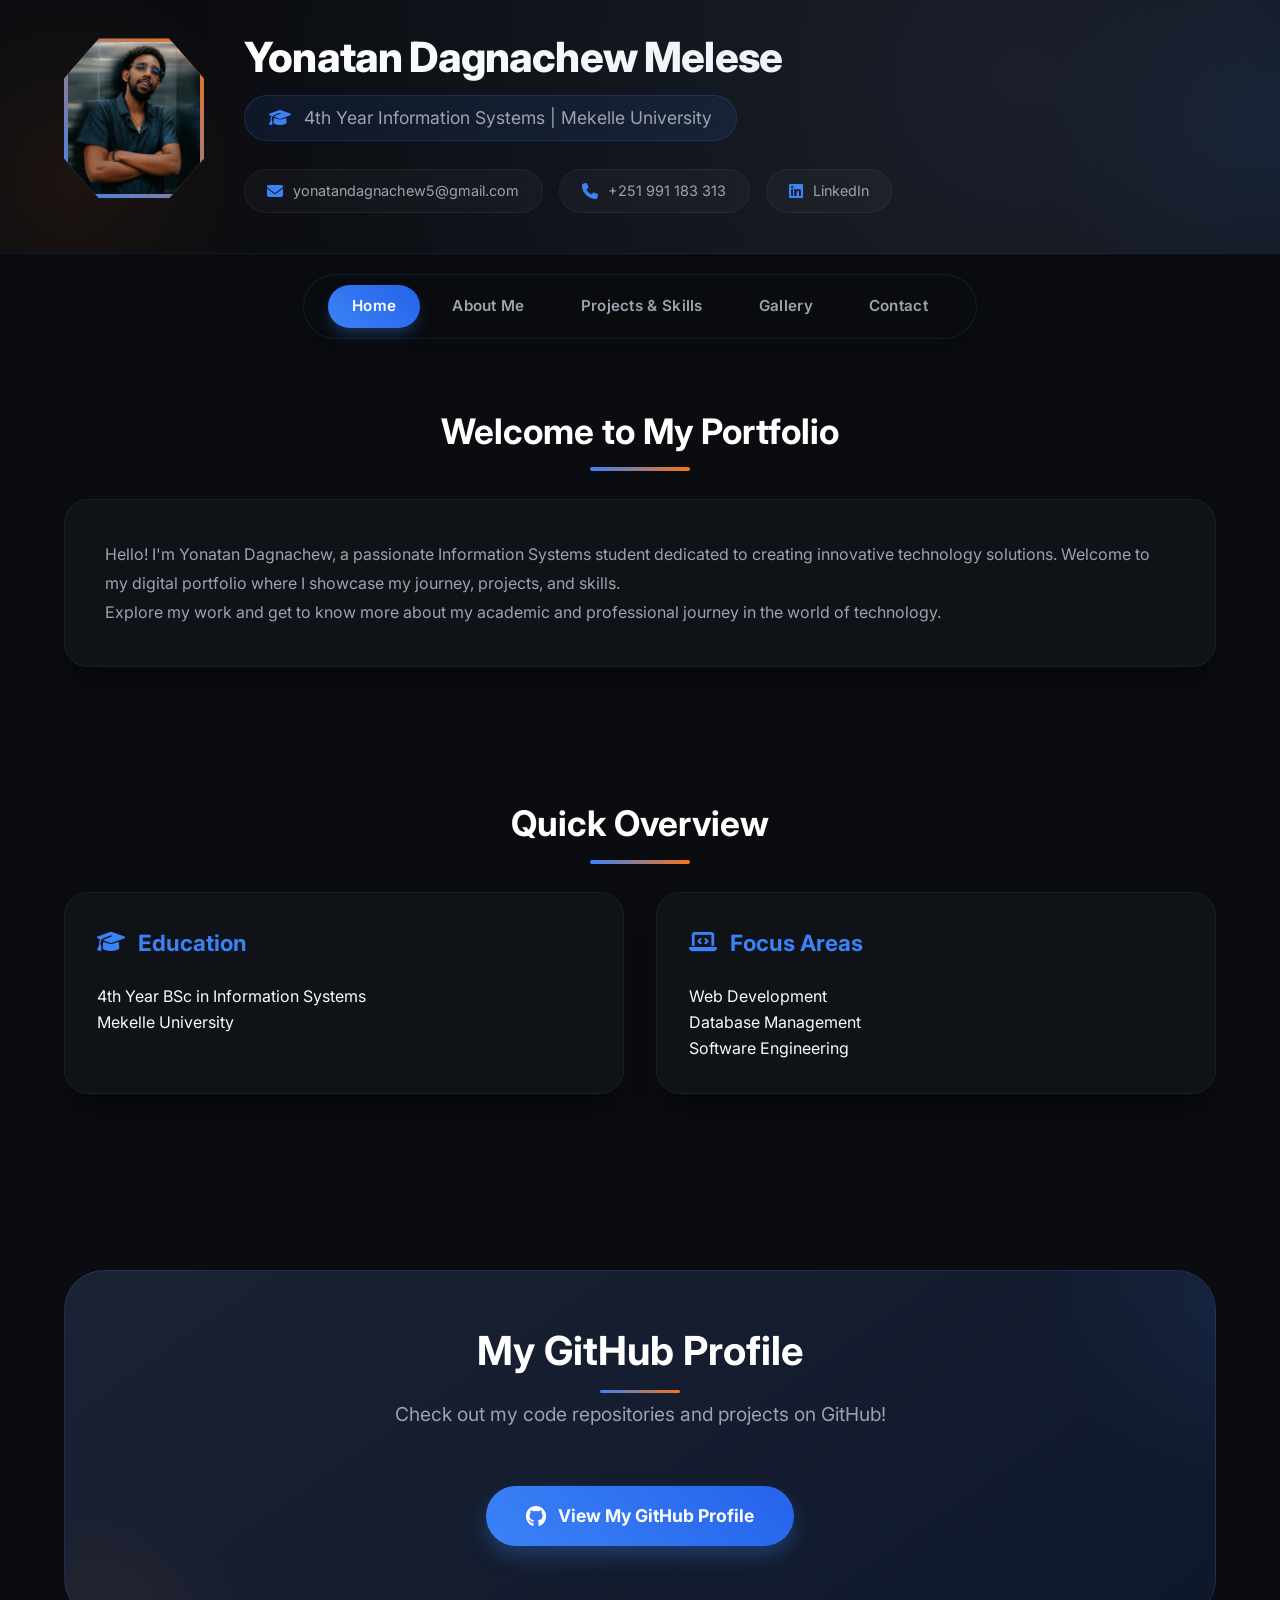
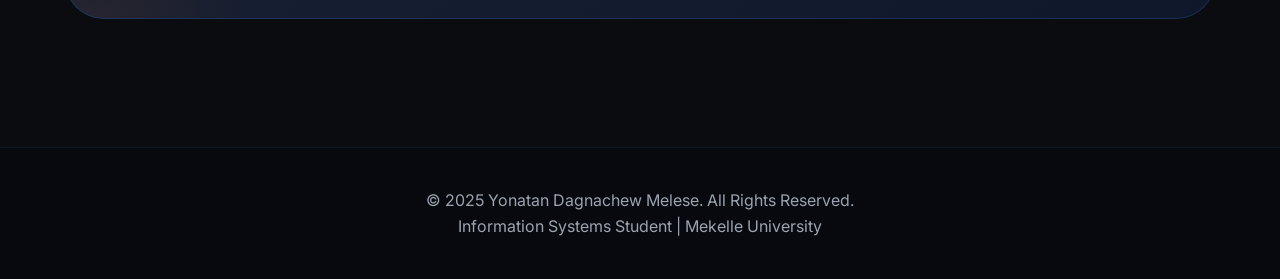
==== index.html @ 14392e96 "Initial commit - Portfolio 2026" ====
<!DOCTYPE html>
<html lang="en">
<head>
    <meta charset="UTF-8">
    <meta name="viewport" content="width=device-width, initial-scale=1.0">
    <title>Yonatan Dagnachew - Home</title>
    <meta name="description" content="Portfolio of Yonatan Dagnachew Melese, 4th Year Information Systems student at Mekelle University. Web development, database management, and software engineering.">
    <link rel="stylesheet" href="https://cdnjs.cloudflare.com/ajax/libs/font-awesome/6.4.0/css/all.min.css">
    <link rel="stylesheet" href="style.css">
</head>
<body>
    <header>
    <div class="container">
        <div class="profile-img">
            <img src="profile/my photo.jpg" alt="Yonatan Dagnachew">
        </div>
        <div class="header-info">
            <h1>Yonatan Dagnachew Melese</h1>
            <div class="subtitle">
                <i class="fas fa-graduation-cap" style="margin-right: 8px; color: var(--primary);"></i>
                4th Year Information Systems | Mekelle University
            </div>
            <div class="contact-info">
                <a href="mailto:yonatandagnachew5@gmail.com">
                    <i class="fas fa-envelope"></i> yonatandagnachew5@gmail.com
                </a>
                <a href="tel:+251991183313">
                    <i class="fas fa-phone"></i> +251 991 183 313
                </a>
                <a href="https://linkedin.com/in/yonatan-dagnachew" target="_blank" rel="noopener noreferrer">
                    <i class="fab fa-linkedin"></i> LinkedIn
                </a>
            </div>
        </div>
    </div>
</header>

<!-- MODERN GLASS NAVIGATION -->
<nav>
    <button class="nav-toggle" aria-label="Toggle navigation" aria-expanded="false">
        <span></span>
        <span></span>
        <span></span>
    </button>
    <div class="nav-links">
        <a href="index.html" class="active">Home</a>
        <a href="about-me.html">About Me</a>
        <a href="project-skills.html">Projects & Skills</a>
        <a href="Gallery/gallery.html">Gallery</a>
        <a href="contact.html">Contact</a>
    </div>
</nav>










    <main class="container">
        <section id="welcome">
            <h2>Welcome to My Portfolio</h2>
            <div class="about">
                <p>Hello! I'm Yonatan Dagnachew, a passionate Information Systems student dedicated to creating innovative technology solutions. Welcome to my digital portfolio where I showcase my journey, projects, and skills.</p>
                <p>Explore my work and get to know more about my academic and professional journey in the world of technology.</p>
            </div>
        </section>

        <section id="quick-overview">
            <h2>Quick Overview</h2>
            <div class="skills-container">
                <div class="skill-category">
                    <h3><i class="fas fa-graduation-cap"></i> Education</h3>
                    <p>4th Year BSc in Information Systems<br>Mekelle University</p>
                </div>
                <div class="skill-category">
                    <h3><i class="fas fa-laptop-code"></i> Focus Areas</h3>
                    <p>Web Development<br>Database Management<br>Software Engineering</p>
                </div>
            </div>
        </section>

        <section id="github">
    <div class="github-section">
        <h2>My GitHub Profile</h2>
        <p>Check out my code repositories and projects on GitHub!</p>
        
        <a href="https://github.com/JonatanDag" target="_blank" rel="noopener noreferrer" class="github-btn">
            <i class="fab fa-github"></i> View My GitHub Profile
        </a>
        
    </div>
        </section>
    </main>
    <footer>
        <div class="container">
            <p>&copy; 2025 Yonatan Dagnachew Melese. All Rights Reserved.</p>
            <p>Information Systems Student | Mekelle University</p>
        </div>
    </footer>
    <script src="nav.js"></script>
</body>
</html>
---- style.css ----
/* ===== MODERN PORTFOLIO - WITH YOUR PREFERRED PROFILE SHAPE ===== */
@import url('https://fonts.googleapis.com/css2?family=Inter:wght@300;400;600;700;800&display=swap');

* {
    margin: 0;
    padding: 0;
    box-sizing: border-box;
    font-family: 'Inter', sans-serif;
}

:root {
    --bg-dark: #0a0c10;
    --bg-card: #0f1217;
    --primary: #3b82f6;
    --primary-glow: #60a5fa;
    --accent: #f97316;
    --text-light: #f9fafb;
    --text-dim: #9ca3af;
    --glass-bg: rgba(255, 255, 255, 0.03);
    --glass-border: rgba(255, 255, 255, 0.05);
    --shadow: 0 25px 30px -12px rgba(0, 0, 0, 0.5);
    --border-glow: 0 0 15px rgba(59, 130, 246, 0.3);
}

body {
    background-color: var(--bg-dark);
    color: var(--text-light);
    line-height: 1.6;
}

.container {
    max-width: 1200px;
    margin: 0 auto;
    padding: 0 24px;
}

/* ===== MODERN HEADER - WITH YOUR PREFERRED SHAPE ===== */
header {
    background: radial-gradient(circle at 80% 30%, #1a1f2a, #0a0c10 80%);
    padding: 1.5rem 0 2.5rem 0;
    border-bottom: 1px solid rgba(59, 130, 246, 0.1);
    position: relative;
    overflow: hidden;
}

/* Animated gradient orbs */
header::before {
    content: '';
    position: absolute;
    top: -50%;
    right: -20%;
    width: 500px;
    height: 500px;
    background: radial-gradient(circle, rgba(59, 130, 246, 0.1), transparent 70%);
    border-radius: 50%;
    z-index: 0;
}

header::after {
    content: '';
    position: absolute;
    bottom: -50%;
    left: -10%;
    width: 400px;
    height: 400px;
    background: radial-gradient(circle, rgba(249, 115, 22, 0.08), transparent 70%);
    border-radius: 50%;
    z-index: 0;
}

header .container {
    display: flex;
    align-items: center;
    gap: 40px;
    position: relative;
    z-index: 2;
    flex-wrap: wrap;
}

/* YOUR PREFERRED PROFILE SHAPE - HEXAGON/CUT SHAPE - NOW FIXED */
.profile-img {
    width: 140px;
    height: 160px;
    clip-path: polygon(25% 0%, 75% 0%, 100% 25%, 100% 75%, 75% 100%, 25% 100%, 0% 75%, 0% 25%);
    border: 4px solid transparent;
    background: linear-gradient(45deg, var(--primary), var(--accent)) border-box;
    overflow: hidden;
    transition: all 0.4s ease;
    flex-shrink: 0;
    box-shadow: 0 0 30px rgba(59, 130, 246, 0.3);
}

.profile-img:hover {
    transform: scale(1.05) rotate(2deg);
    box-shadow: 0 0 40px rgba(249, 115, 22, 0.4);
}

.profile-img img {
    width: 100%;
    height: 100%;
    object-fit: cover;
    display: block;
}

.header-info {
    flex: 1;
}

h1 {
    font-size: 2.6rem;
    font-weight: 800;
    background: linear-gradient(135deg, #ffffff, #e2e8f0);
    -webkit-background-clip: text;
    -webkit-text-fill-color: transparent;
    margin-bottom: 0.3rem;
    letter-spacing: -0.02em;
}

.subtitle {
    font-size: 1.1rem;
    color: var(--text-dim);
    font-weight: 400;
    margin-bottom: 1.2rem;
    display: inline-block;
    background: rgba(59, 130, 246, 0.1);
    padding: 0.5rem 1.5rem;
    border-radius: 100px;
    backdrop-filter: blur(10px);
    border: 1px solid rgba(59, 130, 246, 0.2);
}

.contact-info {
    display: flex;
    flex-wrap: wrap;
    gap: 1rem;
    margin-top: 0.5rem;
}

.contact-info a {
    color: var(--text-dim);
    text-decoration: none;
    font-size: 0.9rem;
    display: inline-flex;
    align-items: center;
    gap: 10px;
    padding: 0.6rem 1.4rem;
    background: var(--glass-bg);
    border-radius: 100px;
    border: 1px solid var(--glass-border);
    backdrop-filter: blur(10px);
    transition: all 0.3s ease;
}

.contact-info a i {
    color: var(--primary);
    font-size: 1rem;
}

.contact-info a:hover {
    background: rgba(59, 130, 246, 0.1);
    border-color: var(--primary);
    color: white;
    transform: translateY(-3px);
    box-shadow: 0 10px 20px -5px rgba(59, 130, 246, 0.3);
}

/* ===== MODERN GLASS NAVIGATION ===== */
nav {
    background: rgba(10, 12, 16, 0.85);
    backdrop-filter: blur(20px);
    -webkit-backdrop-filter: blur(20px);
    padding: 0.6rem 1.5rem;
    position: sticky;
    top: 20px;
    z-index: 100;
    margin: 20px auto 0;
    width: fit-content;
    border-radius: 100px;
    border: 1px solid rgba(59, 130, 246, 0.15);
    box-shadow: 0 15px 35px rgba(0, 0, 0, 0.2);
    display: flex;
    align-items: center;
    gap: 0.5rem;
}

/* hamburger button — hidden on desktop */
.nav-toggle {
    display: none;
    flex-direction: column;
    justify-content: center;
    align-items: center;
    gap: 5px;
    width: 40px;
    height: 40px;
    background: none;
    border: none;
    cursor: pointer;
    padding: 4px;
    border-radius: 10px;
    transition: background 0.2s;
}

.nav-toggle:hover {
    background: rgba(59, 130, 246, 0.15);
}

.nav-toggle span {
    display: block;
    width: 22px;
    height: 2px;
    background: var(--text-light);
    border-radius: 2px;
    transition: all 0.3s ease;
    transform-origin: center;
}

/* X animation when open */
.nav-toggle.open span:nth-child(1) {
    transform: translateY(7px) rotate(45deg);
}
.nav-toggle.open span:nth-child(2) {
    opacity: 0;
    transform: scaleX(0);
}
.nav-toggle.open span:nth-child(3) {
    transform: translateY(-7px) rotate(-45deg);
}

.nav-links {
    display: flex;
    gap: 0.5rem;
    flex-wrap: wrap;
    justify-content: center;
}

nav a {
    color: var(--text-dim);
    text-decoration: none;
    font-weight: 600;
    font-size: 0.95rem;
    padding: 0.6rem 1.5rem;
    border-radius: 100px;
    transition: all 0.25s ease;
    letter-spacing: 0.3px;
    white-space: nowrap;
}

nav a:hover {
    color: white;
    background: rgba(59, 130, 246, 0.15);
}

nav a.active {
    color: white;
    background: linear-gradient(45deg, var(--primary), #2563eb);
    box-shadow: 0 8px 16px -4px rgba(59, 130, 246, 0.4);
}

/* ===== MOBILE NAV ===== */
@media (max-width: 640px) {
    nav {
        width: calc(100% - 32px);
        border-radius: 20px;
        top: 12px;
        padding: 0.6rem 1rem;
        flex-direction: column;
        align-items: stretch;
        gap: 0;
    }

    .nav-toggle {
        display: flex;
        align-self: flex-end;
    }

    .nav-links {
        display: none;
        flex-direction: column;
        gap: 0.3rem;
        padding-bottom: 0.5rem;
    }

    .nav-links.open {
        display: flex;
    }

    nav a {
        padding: 0.75rem 1rem;
        border-radius: 12px;
        font-size: 0.95rem;
        text-align: left;
    }
}

/* ===== SECTIONS ===== */
section {
    padding: 4rem 0;
}

section h2 {
    text-align: center;
    font-size: 2.2rem;
    font-weight: 700;
    margin-bottom: 2.5rem;
    color: white;
    position: relative;
}

section h2::after {
    content: '';
    position: absolute;
    bottom: -12px;
    left: 50%;
    transform: translateX(-50%);
    width: 100px;
    height: 4px;
    background: linear-gradient(90deg, var(--primary), var(--accent));
    border-radius: 4px;
}

.about {
    background: var(--bg-card);
    border-radius: 24px;
    padding: 2.5rem;
    box-shadow: var(--shadow);
    border: 1px solid rgba(255, 255, 255, 0.05);
    backdrop-filter: blur(10px);
    color: var(--text-dim);
    line-height: 1.8;
}

.about h3 {
    color: white;
    margin: 1.8rem 0 0.8rem 0;
    font-size: 1.5rem;
    font-weight: 600;
}

.about ul {
    list-style: none;
    padding: 0;
}

.about ul li {
    padding: 0.6rem 0;
    border-bottom: 1px solid rgba(255,255,255,0.05);
    display: flex;
    align-items: center;
    gap: 10px;
}

.about ul li::before {
    content: "▹";
    color: var(--accent);
    font-weight: bold;
}

/* ===== SKILLS CARDS ===== */
.skills-container {
    display: grid;
    grid-template-columns: repeat(auto-fit, minmax(300px, 1fr));
    gap: 2rem;
    margin-top: 2rem;
}

.skill-category {
    background: var(--bg-card);
    border-radius: 24px;
    padding: 2rem;
    box-shadow: var(--shadow);
    border: 1px solid rgba(255, 255, 255, 0.05);
    transition: transform 0.4s ease, border-color 0.3s;
}

.skill-category:hover {
    transform: translateY(-8px);
    border-color: var(--primary);
    box-shadow: 0 0 30px rgba(59, 130, 246, 0.15);
}

.skill-category h3 {
    color: var(--primary);
    margin-bottom: 1.5rem;
    display: flex;
    align-items: center;
    gap: 0.8rem;
    font-size: 1.4rem;
    font-weight: 700;
}

.skills-list {
    display: flex;
    flex-wrap: wrap;
    gap: 0.8rem;
}

.skill {
    background: rgba(59, 130, 246, 0.08);
    padding: 0.6rem 1.2rem;
    border-radius: 40px;
    font-size: 0.9rem;
    display: flex;
    align-items: center;
    gap: 0.6rem;
    color: var(--text-dim);
    border: 1px solid rgba(59, 130, 246, 0.2);
    transition: all 0.3s;
}

.skill:hover {
    background: var(--primary);
    color: black;
    border-color: var(--primary);
    transform: scale(1.05);
}

.skill i {
    color: inherit;
}

/* ===== PROJECTS GRID ===== */
.projects-grid {
    display: grid;
    grid-template-columns: repeat(auto-fit, minmax(340px, 1fr));
    gap: 2.5rem;
    margin-top: 2.5rem;
}

.project {
    background: var(--bg-card);
    border-radius: 24px;
    overflow: hidden;
    box-shadow: var(--shadow);
    border: 1px solid rgba(255,255,255,0.05);
    transition: all 0.4s;
    display: flex;
    flex-direction: column;
}

.project:hover {
    transform: translateY(-10px);
    border-color: var(--primary);
    box-shadow: 0 0 40px rgba(59, 130, 246, 0.2);
}

.project-img {
    background: linear-gradient(145deg, #0b1a2a, #0f1e2e);
    padding: 1.5rem;
    display: flex;
    flex-direction: column;
    gap: 12px;
}

/* Gallery image grid inside projects */
.project-img .image-row {
    display: grid;
    grid-template-columns: 1fr 1fr;
    gap: 12px;
}

.project-img img {
    width: 100%;
    height: 110px;
    object-fit: cover;
    border-radius: 12px;
    border: 2px solid rgba(255,255,255,0.1);
    transition: all 0.4s;
    box-shadow: 0 6px 10px rgba(0,0,0,0.3);
    cursor: pointer;
}

.project-img img:hover {
    transform: scale(1.05);
    border-color: var(--primary);
    box-shadow: 0 0 25px var(--primary);
    z-index: 2;
}

/* Clickable image links */
.project-img a {
    display: block;
    width: 100%;
    text-decoration: none;
}

.project-img a img {
    width: 100%;
    height: 110px;
    object-fit: cover;
    border-radius: 12px;
    border: 2px solid rgba(255,255,255,0.1);
    transition: all 0.4s;
}

.project-img a:hover img {
    transform: scale(1.05);
    border-color: var(--primary);
    box-shadow: 0 0 25px var(--primary);
}

.project-content {
    padding: 2rem;
    flex: 1;
}

.project h3 {
    color: white;
    font-size: 1.6rem;
    font-weight: 700;
    margin-bottom: 0.8rem;
}

.project p {
    color: var(--text-dim);
    margin-bottom: 1.2rem;
    font-size: 0.95rem;
}

.project-tech {
    display: flex;
    flex-wrap: wrap;
    gap: 0.6rem;
}

.tech-tag {
    background: rgba(249, 115, 22, 0.1);
    color: var(--accent);
    padding: 0.3rem 1rem;
    border-radius: 30px;
    font-size: 0.75rem;
    font-weight: 600;
    border: 1px solid rgba(249, 115, 22, 0.3);
    letter-spacing: 0.5px;
}

/* ===== CERTIFICATES ===== */
.certificates-container {
    display: grid;
    grid-template-columns: repeat(auto-fit, minmax(300px, 1fr));
    gap: 2rem;
    margin-top: 2rem;
}

.certificate {
    background: var(--bg-card);
    border-radius: 24px;
    overflow: hidden;
    box-shadow: var(--shadow);
    border: 1px solid rgba(255,255,255,0.05);
    transition: all 0.4s;
}

.certificate:hover {
    transform: translateY(-8px);
    border-color: var(--accent);
}

.certificate-img {
    height: 140px;
    background: linear-gradient(145deg, #162b36, #0f1e2e);
    display: flex;
    align-items: center;
    justify-content: center;
    color: var(--primary);
    font-size: 3rem;
}

.certificate-content {
    padding: 2rem;
}

.certificate h3 {
    color: white;
    font-size: 1.3rem;
    margin-bottom: 1rem;
}

.certificate p {
    color: var(--text-dim);
    margin-bottom: 0.6rem;
    font-size: 0.9rem;
}

.view-certificate {
    display: inline-block;
    margin-top: 1.2rem;
    padding: 0.7rem 1.5rem;
    background: linear-gradient(45deg, var(--primary), #2563eb);
    color: white;
    text-decoration: none;
    border-radius: 40px;
    font-size: 0.85rem;
    font-weight: 600;
    transition: all 0.3s;
    border: none;
    box-shadow: 0 6px 14px rgba(59, 130, 246, 0.2);
}

.view-certificate:hover {
    background: linear-gradient(45deg, var(--accent), #ea580c);
    transform: scale(1.05);
    box-shadow: 0 0 25px var(--accent);
}

/* ===== CONTACT FORM ===== */
.contact-form-section {
    margin-top: 3rem;
}

.contact-form {
    background: var(--bg-card);
    padding: 2.5rem;
    border-radius: 28px;
    box-shadow: var(--shadow);
    border: 1px solid rgba(255,255,255,0.05);
}

.form-row {
    display: grid;
    grid-template-columns: 1fr 1fr;
    gap: 1.5rem;
    margin-bottom: 1.5rem;
}

.form-group {
    margin-bottom: 1.8rem;
}

.form-group label {
    display: block;
    margin-bottom: 0.6rem;
    font-weight: 600;
    color: white;
    font-size: 0.95rem;
}

.form-group input,
.form-group textarea {
    width: 100%;
    padding: 1rem 1.2rem;
    background: rgba(0,0,0,0.3);
    border: 2px solid rgba(255,255,255,0.1);
    border-radius: 16px;
    font-size: 1rem;
    color: white;
    transition: all 0.3s;
}

.form-group input:focus,
.form-group textarea:focus {
    outline: none;
    border-color: var(--primary);
    background: rgba(59, 130, 246, 0.05);
    box-shadow: 0 0 0 4px rgba(59, 130, 246, 0.1);
}

.submit-btn {
    background: linear-gradient(45deg, var(--primary), #2563eb);
    color: white;
    padding: 1rem 2.2rem;
    border: none;
    border-radius: 40px;
    font-size: 1.1rem;
    font-weight: 700;
    cursor: pointer;
    transition: all 0.4s;
    display: inline-flex;
    align-items: center;
    gap: 12px;
    box-shadow: 0 10px 20px rgba(59, 130, 246, 0.3);
}

.submit-btn:hover {
    background: linear-gradient(45deg, var(--accent), #ea580c);
    transform: scale(1.05);
    box-shadow: 0 0 30px var(--accent);
}

.contact-link {
    color: var(--primary);
    text-decoration: none;
    font-weight: bold;
    display: inline-block;
    margin-top: 0.5rem;
    font-size: 1.1rem;
    transition: all 0.3s;
}

.contact-link:hover {
    color: var(--accent);
    transform: translateX(5px);
}

/* ===== ENHANCED GITHUB SECTION WITH STATS AND CARDS ===== */
.github-section {
    text-align: center;
    background: linear-gradient(145deg, #1a2234, #0f172a);
    padding: 3rem;
    border-radius: 40px;
    margin-top: 3rem;
    border: 1px solid rgba(59,130,246,0.2);
    position: relative;
    overflow: hidden;
}

/* Animated background effect */
.github-section::before {
    content: '';
    position: absolute;
    top: -50%;
    right: -20%;
    width: 400px;
    height: 400px;
    background: radial-gradient(circle, rgba(59, 130, 246, 0.1), transparent 70%);
    border-radius: 50%;
    z-index: 0;
}

.github-section::after {
    content: '';
    position: absolute;
    bottom: -50%;
    left: -10%;
    width: 300px;
    height: 300px;
    background: radial-gradient(circle, rgba(249, 115, 22, 0.08), transparent 70%);
    border-radius: 50%;
    z-index: 0;
}

.github-section > * {
    position: relative;
    z-index: 2;
}

.github-section h2 {
    font-size: 2.5rem;
    margin-bottom: 1rem;
    color: white;
    position: relative;
    display: inline-block;
}

.github-section h2::after {
    content: '';
    position: absolute;
    bottom: -10px;
    left: 50%;
    transform: translateX(-50%);
    width: 80px;
    height: 3px;
    background: linear-gradient(90deg, var(--primary), var(--accent));
    border-radius: 3px;
}

.github-section > p {
    font-size: 1.2rem;
    color: var(--text-dim);
    margin-bottom: 2rem;
    max-width: 600px;
    margin-left: auto;
    margin-right: auto;
}

/* GitHub Stats Card */
.github-stats {
    margin: 2rem auto;
    max-width: 500px;
    transition: transform 0.3s ease;
}

.github-stats:hover {
    transform: translateY(-5px);
}

.github-stats img {
    width: 100%;
    border-radius: 16px;
    box-shadow: 0 20px 30px -10px rgba(0, 0, 0, 0.5);
    border: 2px solid rgba(59, 130, 246, 0.3);
    transition: all 0.3s ease;
}

.github-stats img:hover {
    border-color: var(--primary);
    box-shadow: 0 0 30px rgba(59, 130, 246, 0.4);
}

/* GitHub Button */
.github-btn {
    display: inline-flex;
    align-items: center;
    justify-content: center;
    gap: 12px;
    padding: 1rem 2.5rem;
    background: linear-gradient(45deg, var(--primary), #2563eb);
    color: white;
    text-decoration: none;
    border-radius: 50px;
    font-weight: 700;
    font-size: 1.1rem;
    transition: all 0.3s ease;
    margin: 1.5rem 0;
    border: none;
    box-shadow: 0 10px 20px rgba(59, 130, 246, 0.3);
    position: relative;
    overflow: hidden;
}

.github-btn::before {
    content: '';
    position: absolute;
    top: 0;
    left: -100%;
    width: 100%;
    height: 100%;
    background: linear-gradient(90deg, transparent, rgba(255, 255, 255, 0.2), transparent);
    transition: left 0.5s ease;
}

.github-btn:hover {
    background: linear-gradient(45deg, var(--accent), #ea580c);
    transform: translateY(-3px) scale(1.05);
    box-shadow: 0 15px 30px rgba(249, 115, 22, 0.4);
}

.github-btn:hover::before {
    left: 100%;
}

.github-btn i {
    font-size: 1.3rem;
}

/* Featured Repositories Section */
.github-repos {
    margin-top: 3rem;
    text-align: left;
}

.github-repos h3 {
    font-size: 1.8rem;
    color: white;
    margin-bottom: 2rem;
    text-align: center;
    position: relative;
    display: inline-block;
    left: 50%;
    transform: translateX(-50%);
}

.github-repos h3::after {
    content: '';
    position: absolute;
    bottom: -8px;
    left: 0;
    width: 100%;
    height: 3px;
    background: linear-gradient(90deg, var(--primary), transparent);
    border-radius: 3px;
}

.repo-grid {
    display: grid;
    grid-template-columns: repeat(auto-fit, minmax(280px, 1fr));
    gap: 1.8rem;
    max-width: 1000px;
    margin: 0 auto;
}

.repo-card {
    background: rgba(255, 255, 255, 0.05);
    backdrop-filter: blur(10px);
    -webkit-backdrop-filter: blur(10px);
    padding: 2rem;
    border-radius: 24px;
    border: 1px solid rgba(59, 130, 246, 0.2);
    transition: all 0.4s ease;
    position: relative;
    overflow: hidden;
}

.repo-card::before {
    content: '';
    position: absolute;
    top: 0;
    left: 0;
    right: 0;
    height: 4px;
    background: linear-gradient(90deg, var(--primary), var(--accent));
    transform: scaleX(0);
    transition: transform 0.4s ease;
}

.repo-card:hover {
    transform: translateY(-8px);
    border-color: var(--primary);
    box-shadow: 0 20px 30px -10px rgba(59, 130, 246, 0.3);
    background: rgba(255, 255, 255, 0.08);
}

.repo-card:hover::before {
    transform: scaleX(1);
}

.repo-card i {
    font-size: 2.5rem;
    color: var(--primary);
    margin-bottom: 1.2rem;
    background: rgba(59, 130, 246, 0.1);
    padding: 0.8rem;
    border-radius: 16px;
}

.repo-card h4 {
    font-size: 1.3rem;
    color: white;
    margin-bottom: 0.8rem;
    font-weight: 700;
}

.repo-card p {
    color: var(--text-dim);
    font-size: 0.95rem;
    margin-bottom: 1.5rem;
    line-height: 1.6;
}

.repo-stats {
    display: flex;
    gap: 1rem;
    margin-bottom: 1.5rem;
    font-size: 0.85rem;
    color: var(--text-dim);
}

.repo-stats span {
    display: flex;
    align-items: center;
    gap: 5px;
}

.repo-stats i {
    font-size: 0.9rem;
    margin: 0;
    padding: 0;
    background: none;
    color: var(--accent);
}

.repo-card a {
    display: inline-flex;
    align-items: center;
    gap: 8px;
    color: var(--primary);
    text-decoration: none;
    font-weight: 600;
    font-size: 0.95rem;
    transition: all 0.3s ease;
}

.repo-card a:hover {
    color: var(--accent);
    gap: 12px;
}

.repo-card a i {
    font-size: 0.8rem;
    margin: 0;
    padding: 0;
    background: none;
    transition: transform 0.3s ease;
}

.repo-card a:hover i {
    transform: translateX(5px);
}

/* Alternative Simple Version */
.github-section.simple-version {
    background: linear-gradient(145deg, #1a2234, #0f172a);
    padding: 3rem;
    border-radius: 40px;
    text-align: center;
}

.github-section.simple-version a {
    display: inline-flex;
    align-items: center;
    gap: 12px;
    padding: 1rem 2.5rem;
    background: rgba(59, 130, 246, 0.1);
    color: white;
    text-decoration: none;
    border-radius: 50px;
    font-weight: 600;
    border: 2px solid var(--primary);
    transition: all 0.3s ease;
    margin-top: 1.5rem;
}

.github-section.simple-version a:hover {
    background: var(--primary);
    color: black;
    transform: translateY(-3px);
    box-shadow: 0 0 30px var(--primary);
}

.github-section.simple-version i {
    font-size: 1.5rem;
}

/* ===== COMING SOON ===== */
.coming-soon {
    text-align: center;
    margin-top: 2rem;
    margin-bottom: 2rem;
    padding: 3rem;
    background: linear-gradient(145deg, #1a2234, #0f172a);
    border-radius: 40px;
    border: 1px solid rgba(59,130,246,0.2);
}

.coming-soon i {
    font-size: 3rem;
    color: var(--primary);
    margin-bottom: 1rem;
}

.coming-soon h3 {
    color: white;
    font-size: 1.8rem;
    margin-bottom: 0.5rem;
}

.coming-soon p {
    color: var(--text-dim);
    max-width: 600px;
    margin: 0 auto;
}

/* ===== FOOTER ===== */
footer {
    background: #07090e;
    color: var(--text-dim);
    text-align: center;
    padding: 2.5rem 0;
    margin-top: 4rem;
    border-top: 1px solid rgba(59,130,246,0.1);
}

/* ===== LIGHTBOX ===== */
.lightbox {
    display: none;
    position: fixed;
    top: 0;
    left: 0;
    width: 100%;
    height: 100%;
    background: rgba(0,0,0,0.95);
    z-index: 1000;
    justify-content: center;
    align-items: center;
    flex-direction: column;
}

.lightbox.active {
    display: flex;
}

.lightbox img {
    max-width: 90%;
    max-height: 80%;
    object-fit: contain;
    border-radius: 8px;
    border: 2px solid var(--primary);
    box-shadow: 0 0 40px rgba(59,130,248,0.3);
}

.lightbox-close {
    position: absolute;
    top: 30px;
    right: 50px;
    color: white;
    font-size: 40px;
    cursor: pointer;
    transition: 0.3s;
}

.lightbox-close:hover {
    color: var(--accent);
    transform: scale(1.2);
}

.lightbox-caption {
    color: white;
    margin-top: 20px;
    font-size: 1.2rem;
}

/* Social media icons */
.social-links {
    display: flex;
    justify-content: center;
    gap: 2rem;
    margin-top: 2rem;
    flex-wrap: wrap;
}

.social-links a {
    color: var(--text-dim);
    font-size: 3rem;
    transition: all 0.3s;
    display: inline-block;
}

.social-links a:hover {
    color: var(--primary);
    transform: translateY(-5px) scale(1.1);
    text-shadow: 0 0 20px var(--primary);
}

/* ===== RESPONSIVE DESIGN ===== */
@media (max-width: 992px) {
    h1 {
        font-size: 2.2rem;
    }
    
    .projects-grid {
        grid-template-columns: repeat(auto-fit, minmax(300px, 1fr));
    }
}

@media (max-width: 768px) {
    header .container {
        flex-direction: column;
        text-align: center;
        gap: 20px;
    }
    
    .contact-info {
        justify-content: center;
    }
    
    h1 {
        font-size: 2rem;
    }
    
    .subtitle {
        font-size: 1rem;
        padding: 0.4rem 1.2rem;
    }
    
    .profile-img {
        width: 120px;
        height: 140px;
    }
    
    nav {
        border-radius: 20px;
        width: 90%;
        padding: 0.8rem;
    }
    
    nav a {
        padding: 0.5rem 1rem;
        font-size: 0.85rem;
    }
    section h2 {
        font-size: 1.8rem;
    }
    
    .skills-container, 
    .projects-grid, 
    .certificates-container {
        grid-template-columns: 1fr;
    }
    
    .form-row {
        grid-template-columns: 1fr;
        gap: 0;
    }
    
    .project-img .image-row {
        grid-template-columns: 1fr;
    }
    
    .project-img a img {
        height: 180px;
    }
    
    .lightbox-close {
        top: 20px;
        right: 30px;
        font-size: 35px;
    }
    
    /* GitHub section responsive */
    .github-section {
        padding: 2rem 1.5rem;
    }
    
    .github-section h2 {
        font-size: 2rem;
    }
    
    .github-section > p {
        font-size: 1rem;
    }
    
    .repo-grid {
        grid-template-columns: 1fr;
        gap: 1.2rem;
    }
    
    .repo-card {
        padding: 1.5rem;
    }
    
    .github-btn {
        padding: 0.8rem 2rem;
        font-size: 1rem;
    }
}

@media (max-width: 480px) {
    h1 {
        font-size: 1.8rem;
    }
    
    .container {
        padding: 0 16px;
    }
    
    nav a {
        padding: 0.4rem 0.8rem;
        font-size: 0.8rem;
    }
    
    .contact-info a {
        padding: 0.5rem 1rem;
        font-size: 0.8rem;
        width: 100%;
        justify-content: center;
    }
    
    .project-img a img {
        height: 160px;
    }
    
    .github-section,
    .coming-soon {
        padding: 1.5rem 1rem;
    }
    
    .github-section h2 {
        font-size: 1.6rem;
    }
    
    .repo-stats {
        flex-wrap: wrap;
    }
    
    .github-stats img {
        border-radius: 12px;
    }
    
    .github-section.simple-version {
        padding: 2rem 1.5rem;
    }
}

/* ===== SOCIAL CARDS SECTION ===== */
.socials-section {
    margin-top: 3rem;
}

.socials-section h2 {
    text-align: center;
    font-size: 2.2rem;
    font-weight: 700;
    color: white;
    margin-bottom: 0.8rem;
}

.socials-subtitle {
    text-align: center;
    color: var(--text-dim);
    font-size: 1.05rem;
    margin-bottom: 2.5rem;
}

.socials-grid {
    display: flex;
    flex-direction: column;
    gap: 1.2rem;
    max-width: 700px;
    margin: 0 auto;
}

.social-card {
    display: flex;
    align-items: center;
    gap: 1.5rem;
    background: var(--bg-card);
    border: 1px solid rgba(255, 255, 255, 0.05);
    border-radius: 20px;
    padding: 1.4rem 1.8rem;
    text-decoration: none;
    transition: all 0.3s ease;
    position: relative;
    overflow: hidden;
}

.social-card:hover {
    transform: translateX(8px);
    border-color: var(--primary);
    box-shadow: 0 10px 30px rgba(59, 130, 246, 0.15);
}

.social-icon {
    width: 56px;
    height: 56px;
    border-radius: 16px;
    display: flex;
    align-items: center;
    justify-content: center;
    font-size: 1.6rem;
    flex-shrink: 0;
    color: white;
}

.github-color    { background: #24292e; }
.linkedin-color  { background: #0077b5; }
.instagram-color { background: linear-gradient(45deg, #f09433, #e6683c, #dc2743, #cc2366, #bc1888); }
.gmail-color     { background: #ea4335; }
.whatsapp-color  { background: #25d366; }

.social-info {
    flex: 1;
}

.social-info h3 {
    color: white;
    font-size: 1.1rem;
    font-weight: 700;
    margin-bottom: 0.2rem;
}

.social-info p {
    color: var(--text-dim);
    font-size: 0.85rem;
    margin-bottom: 0.2rem;
}

.social-info span {
    color: var(--primary);
    font-size: 0.8rem;
    font-weight: 500;
}

.social-arrow {
    color: var(--text-dim);
    font-size: 1rem;
    transition: all 0.3s ease;
}

.social-card:hover .social-arrow {
    color: var(--primary);
    transform: translateX(4px);
}

@media (max-width: 480px) {
    .social-card {
        padding: 1.1rem 1.2rem;
        gap: 1rem;
    }

    .social-icon {
        width: 46px;
        height: 46px;
        font-size: 1.3rem;
        border-radius: 12px;
    }

    .social-info h3 {
        font-size: 1rem;
    }

    .social-info span {
        font-size: 0.75rem;
    }
}
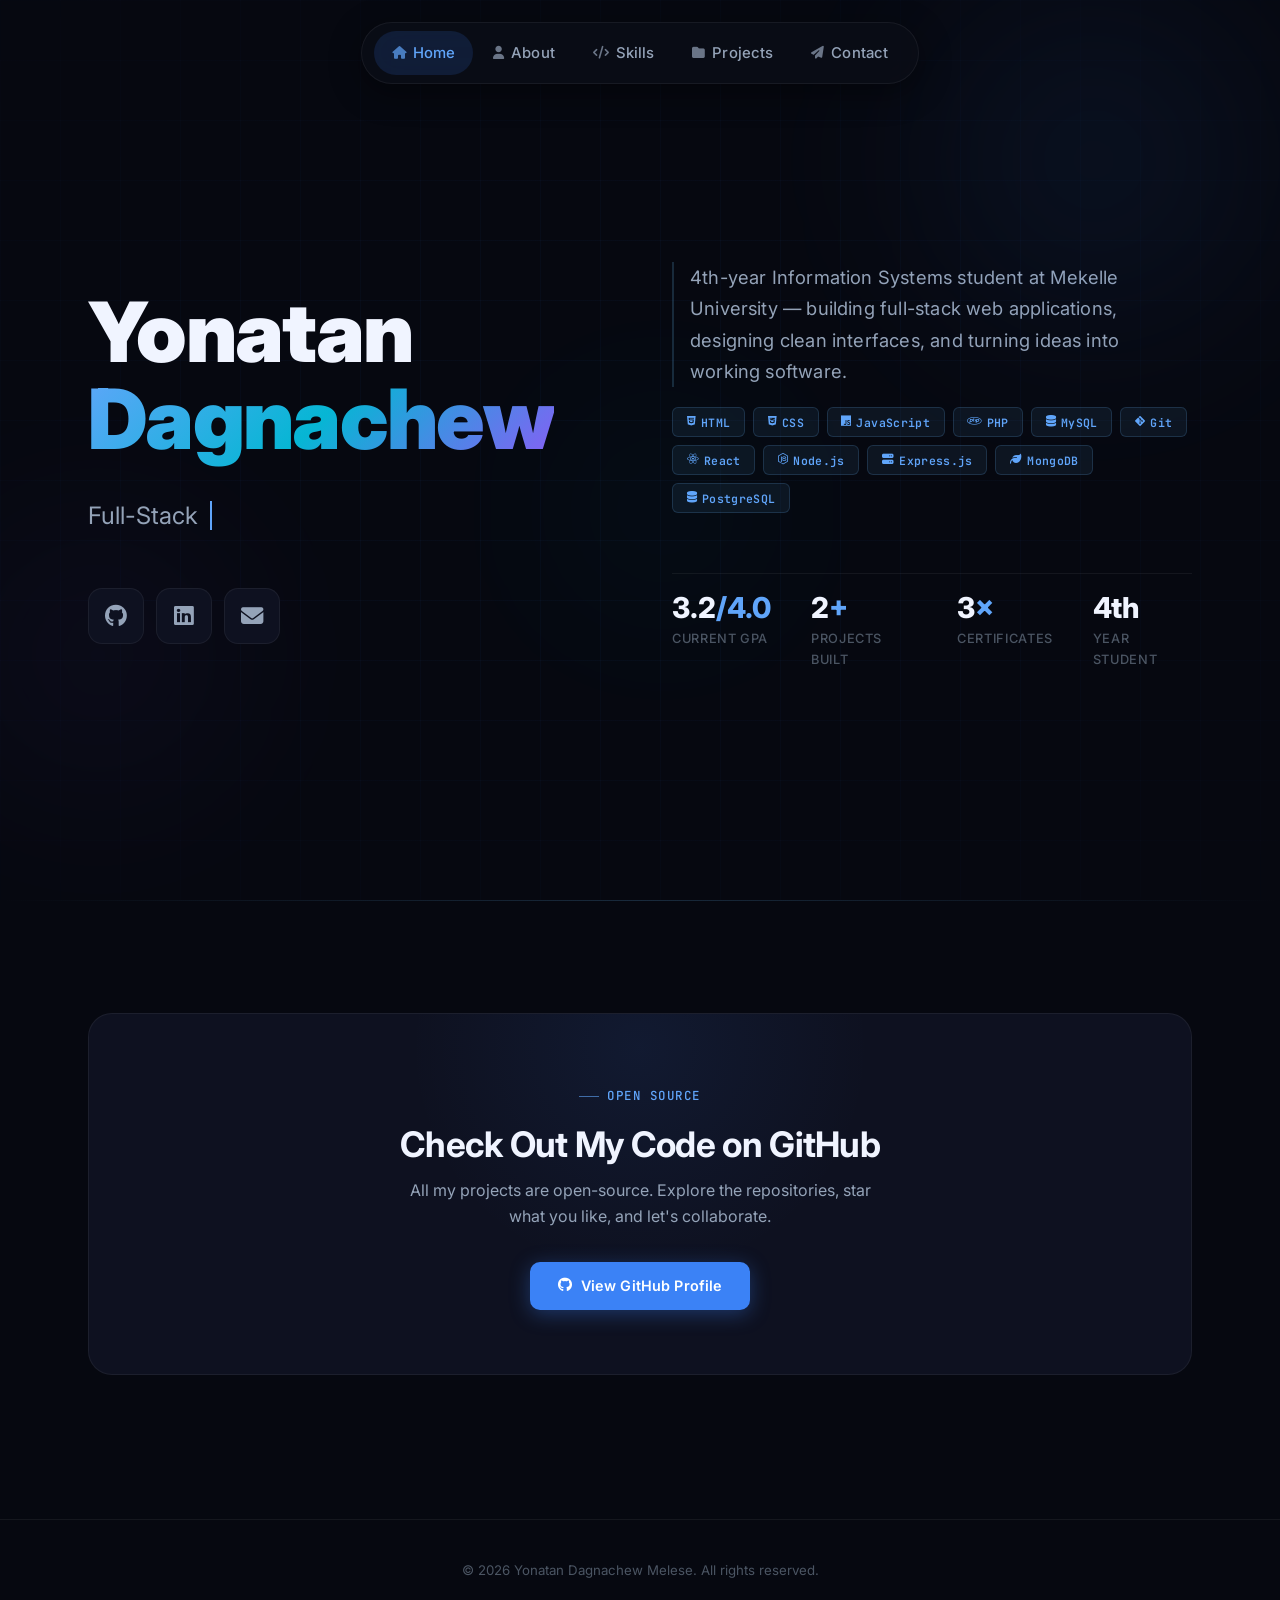
==== commit ab7d0b96: "Redesign: premium portfolio with projects, skills, gallery merge, new nav & card layouts" ====
--- a/index.html
+++ b/index.html
@@ -1,106 +1,158 @@
 <!DOCTYPE html>
 <html lang="en">
 <head>
-    <meta charset="UTF-8">
-    <meta name="viewport" content="width=device-width, initial-scale=1.0">
-    <title>Yonatan Dagnachew - Home</title>
-    <meta name="description" content="Portfolio of Yonatan Dagnachew Melese, 4th Year Information Systems student at Mekelle University. Web development, database management, and software engineering.">
-    <link rel="stylesheet" href="https://cdnjs.cloudflare.com/ajax/libs/font-awesome/6.4.0/css/all.min.css">
-    <link rel="stylesheet" href="style.css">
+  <meta charset="UTF-8">
+  <meta name="viewport" content="width=device-width, initial-scale=1.0">
+  <title>Yonatan Dagnachew — Developer Portfolio</title>
+  <meta name="description" content="Portfolio of Yonatan Dagnachew Melese — Information Systems student, full-stack developer, and problem solver.">
+  <link rel="stylesheet" href="https://cdnjs.cloudflare.com/ajax/libs/font-awesome/6.4.0/css/all.min.css">
+  <link rel="stylesheet" href="style.css">
 </head>
 <body>
-    <header>
+
+  <!-- ═══════════════════════════════════════════════
+       NAVBAR
+  ════════════════════════════════════════════════ -->
+  <nav id="navbar">
     <div class="container">
-        <div class="profile-img">
-            <img src="profile/my photo.jpg" alt="Yonatan Dagnachew">
+      <div class="nav-inner">
+        <button class="nav-toggle" aria-label="Toggle navigation" aria-expanded="false">
+          <span></span><span></span><span></span>
+        </button>
+
+        <div class="nav-pill">
+          <ul class="nav-links" role="list">
+            <li><a href="index.html" class="active"><i class="fas fa-house"></i> Home</a></li>
+            <li><a href="about-me.html"><i class="fas fa-user"></i> About</a></li>
+            <li><a href="project-skills.html"><i class="fas fa-code"></i> Skills</a></li>
+            <li><a href="projects.html"><i class="fas fa-folder"></i> Projects</a></li>
+            <li><a href="contact.html"><i class="fas fa-paper-plane"></i> Contact</a></li>
+          </ul>
+
         </div>
-        <div class="header-info">
-            <h1>Yonatan Dagnachew Melese</h1>
-            <div class="subtitle">
-                <i class="fas fa-graduation-cap" style="margin-right: 8px; color: var(--primary);"></i>
-                4th Year Information Systems | Mekelle University
+      </div>
+    </div>
+  </nav>
+
+  <!-- ═══════════════════════════════════════════════
+       HERO
+  ════════════════════════════════════════════════ -->
+  <section class="hero">
+    <div class="hero-grid" aria-hidden="true"></div>
+    <div class="hero-orb hero-orb-1" aria-hidden="true"></div>
+    <div class="hero-orb hero-orb-2" aria-hidden="true"></div>
+    <div class="hero-orb hero-orb-3" aria-hidden="true"></div>
+
+    <div class="container">
+      <div class="hero-split">
+
+        <!-- LEFT — name & title -->
+        <div class="hero-left">
+          <h1 class="hero-name">
+            Yonatan<br>
+            <span class="gradient-text">Dagnachew</span>
+          </h1>
+
+          <p class="hero-title">
+            <span id="typed-text">Full-Stack Developer</span><span class="typed-cursor" aria-hidden="true"></span>
+          </p>
+
+          <div class="hero-socials">
+            <a href="https://github.com/JonatanDag" target="_blank" rel="noopener noreferrer" aria-label="GitHub">
+              <i class="fab fa-github"></i>
+            </a>
+            <a href="https://linkedin.com/in/yonatan-dagnachew" target="_blank" rel="noopener noreferrer" aria-label="LinkedIn">
+              <i class="fab fa-linkedin"></i>
+            </a>
+            <a href="mailto:yonatandagnachew5@gmail.com" aria-label="Email">
+              <i class="fas fa-envelope"></i>
+            </a>
+          </div>
+        </div>
+
+        <!-- RIGHT — description, tags, CTAs, stats -->
+        <div class="hero-right">
+          <p class="hero-desc">
+          4th-year Information Systems student at Mekelle University —
+          building full-stack web applications, designing clean interfaces,
+          and turning ideas into working software.
+        </p>
+
+          <div class="hero-tech">
+            <span class="tag"><i class="fab fa-html5"></i> HTML</span>
+            <span class="tag"><i class="fab fa-css3-alt"></i> CSS</span>
+            <span class="tag"><i class="fab fa-js"></i> JavaScript</span>
+            <span class="tag"><i class="fab fa-php"></i> PHP</span>
+            <span class="tag"><i class="fas fa-database"></i> MySQL</span>
+            <span class="tag"><i class="fab fa-git-alt"></i> Git</span>
+            <span class="tag"><i class="fab fa-react"></i> React</span>
+            <span class="tag"><i class="fab fa-node-js"></i> Node.js</span>
+            <span class="tag"><i class="fas fa-server"></i> Express.js</span>
+            <span class="tag"><i class="fas fa-leaf"></i> MongoDB</span>
+            <span class="tag"><i class="fas fa-database"></i> PostgreSQL</span>
+          </div>
+
+          <div class="hero-stats">
+            <div>
+              <div class="hero-stat-num">3.2<span>/4.0</span></div>
+              <div class="hero-stat-label">Current GPA</div>
             </div>
-            <div class="contact-info">
-                <a href="mailto:yonatandagnachew5@gmail.com">
-                    <i class="fas fa-envelope"></i> yonatandagnachew5@gmail.com
-                </a>
-                <a href="tel:+251991183313">
-                    <i class="fas fa-phone"></i> +251 991 183 313
-                </a>
-                <a href="https://linkedin.com/in/yonatan-dagnachew" target="_blank" rel="noopener noreferrer">
-                    <i class="fab fa-linkedin"></i> LinkedIn
-                </a>
+            <div>
+              <div class="hero-stat-num">2<span>+</span></div>
+              <div class="hero-stat-label">Projects Built</div>
             </div>
+            <div>
+              <div class="hero-stat-num">3<span>×</span></div>
+              <div class="hero-stat-label">Certificates</div>
+            </div>
+            <div>
+              <div class="hero-stat-num">4th</div>
+              <div class="hero-stat-label">Year Student</div>
+            </div>
+          </div>
         </div>
+
+      </div>
     </div>
-</header>
+  </section>
 
-<!-- MODERN GLASS NAVIGATION -->
-<nav>
-    <button class="nav-toggle" aria-label="Toggle navigation" aria-expanded="false">
-        <span></span>
-        <span></span>
-        <span></span>
-    </button>
-    <div class="nav-links">
-        <a href="index.html" class="active">Home</a>
-        <a href="about-me.html">About Me</a>
-        <a href="project-skills.html">Projects & Skills</a>
-        <a href="Gallery/gallery.html">Gallery</a>
-        <a href="contact.html">Contact</a>
+  <div class="divider"></div>
+
+  <!-- ═══════════════════════════════════════════════
+       GITHUB CTA
+  ════════════════════════════════════════════════ -->
+  <section class="github-cta">
+    <div class="container">
+      <div class="github-cta-inner reveal">
+        <div class="section-label" style="justify-content:center; margin-bottom:1rem;">Open Source</div>
+        <h2>Check Out My Code on GitHub</h2>
+        <p>All my projects are open-source. Explore the repositories, star what you like, and let's collaborate.</p>
+        <a href="https://github.com/JonatanDag" target="_blank" rel="noopener noreferrer" class="btn btn-primary">
+          <i class="fab fa-github"></i> View GitHub Profile
+        </a>
+      </div>
     </div>
-</nav>
+  </section>
 
+  <!-- ═══════════════════════════════════════════════
+       FOOTER
+  ════════════════════════════════════════════════ -->
+  <footer>
+    <div class="container">
+      <div class="footer-inner">
+        <p class="footer-text">&copy; 2026 Yonatan Dagnachew Melese. All rights reserved.</p>
+      </div>
+    </div>
+  </footer>
 
+  <!-- Lightbox -->
+  <div id="lightbox" class="lightbox" role="dialog" aria-modal="true" aria-label="Image viewer">
+    <button class="lightbox-close" aria-label="Close"><i class="fas fa-times"></i></button>
+    <img src="" alt="Lightbox image">
+    <p class="lightbox-caption"></p>
+  </div>
 
-
-
-
-
-
-
-
-    <main class="container">
-        <section id="welcome">
-            <h2>Welcome to My Portfolio</h2>
-            <div class="about">
-                <p>Hello! I'm Yonatan Dagnachew, a passionate Information Systems student dedicated to creating innovative technology solutions. Welcome to my digital portfolio where I showcase my journey, projects, and skills.</p>
-                <p>Explore my work and get to know more about my academic and professional journey in the world of technology.</p>
-            </div>
-        </section>
-
-        <section id="quick-overview">
-            <h2>Quick Overview</h2>
-            <div class="skills-container">
-                <div class="skill-category">
-                    <h3><i class="fas fa-graduation-cap"></i> Education</h3>
-                    <p>4th Year BSc in Information Systems<br>Mekelle University</p>
-                </div>
-                <div class="skill-category">
-                    <h3><i class="fas fa-laptop-code"></i> Focus Areas</h3>
-                    <p>Web Development<br>Database Management<br>Software Engineering</p>
-                </div>
-            </div>
-        </section>
-
-        <section id="github">
-    <div class="github-section">
-        <h2>My GitHub Profile</h2>
-        <p>Check out my code repositories and projects on GitHub!</p>
-        
-        <a href="https://github.com/JonatanDag" target="_blank" rel="noopener noreferrer" class="github-btn">
-            <i class="fab fa-github"></i> View My GitHub Profile
-        </a>
-        
-    </div>
-        </section>
-    </main>
-    <footer>
-        <div class="container">
-            <p>&copy; 2025 Yonatan Dagnachew Melese. All Rights Reserved.</p>
-            <p>Information Systems Student | Mekelle University</p>
-        </div>
-    </footer>
-    <script src="nav.js"></script>
+  <script src="nav.js"></script>
+  <script src="script.js"></script>
 </body>
-</html>+</html>
--- a/style.css
+++ b/style.css
@@ -1,1393 +1,2067 @@
-/* ===== MODERN PORTFOLIO - WITH YOUR PREFERRED PROFILE SHAPE ===== */
-@import url('https://fonts.googleapis.com/css2?family=Inter:wght@300;400;600;700;800&display=swap');
-
-* {
-    margin: 0;
-    padding: 0;
-    box-sizing: border-box;
-    font-family: 'Inter', sans-serif;
+/* ============================================================
+   YONATAN DAGNACHEW — PREMIUM PORTFOLIO DESIGN SYSTEM
+   ============================================================ */
+
+@import url('https://fonts.googleapis.com/css2?family=Inter:wght@300;400;500;600;700;800;900&family=JetBrains+Mono:wght@400;500&display=swap');
+
+/* ── RESET & BASE ── */
+*, *::before, *::after {
+  margin: 0;
+  padding: 0;
+  box-sizing: border-box;
 }
 
 :root {
-    --bg-dark: #0a0c10;
-    --bg-card: #0f1217;
-    --primary: #3b82f6;
-    --primary-glow: #60a5fa;
-    --accent: #f97316;
-    --text-light: #f9fafb;
-    --text-dim: #9ca3af;
-    --glass-bg: rgba(255, 255, 255, 0.03);
-    --glass-border: rgba(255, 255, 255, 0.05);
-    --shadow: 0 25px 30px -12px rgba(0, 0, 0, 0.5);
-    --border-glow: 0 0 15px rgba(59, 130, 246, 0.3);
+  /* Colors */
+  --bg:           #060810;
+  --bg-2:         #0b0e17;
+  --bg-card:      #0e1120;
+  --bg-card-2:    #111627;
+  --border:       rgba(255,255,255,0.06);
+  --border-blue:  rgba(99,179,237,0.2);
+
+  /* Accent palette */
+  --blue:         #3b82f6;
+  --blue-light:   #60a5fa;
+  --blue-dim:     rgba(59,130,246,0.15);
+  --cyan:         #06b6d4;
+  --purple:       #8b5cf6;
+  --orange:       #f97316;
+
+  /* Text */
+  --text-1:  #f0f4ff;
+  --text-2:  #94a3b8;
+  --text-3:  #4b5563;
+
+  /* Shadows */
+  --shadow-sm:   0 2px 8px rgba(0,0,0,0.4);
+  --shadow-md:   0 8px 32px rgba(0,0,0,0.5);
+  --shadow-lg:   0 20px 60px rgba(0,0,0,0.6);
+  --glow-blue:   0 0 40px rgba(59,130,246,0.25);
+  --glow-sm:     0 0 20px rgba(59,130,246,0.15);
+
+  /* Spacing */
+  --section-py:  7rem;
+
+  /* Transitions */
+  --t-fast:  0.15s ease;
+  --t-base:  0.25s ease;
+  --t-slow:  0.4s ease;
+}
+
+html {
+  scroll-behavior: smooth;
+  font-size: 16px;
 }
 
 body {
-    background-color: var(--bg-dark);
-    color: var(--text-light);
-    line-height: 1.6;
-}
-
+  background-color: var(--bg);
+  color: var(--text-1);
+  font-family: 'Inter', sans-serif;
+  line-height: 1.65;
+  -webkit-font-smoothing: antialiased;
+  overflow-x: hidden;
+}
+
+/* ── SCROLLBAR ── */
+::-webkit-scrollbar { width: 5px; }
+::-webkit-scrollbar-track { background: var(--bg); }
+::-webkit-scrollbar-thumb { background: var(--blue-dim); border-radius: 10px; }
+::-webkit-scrollbar-thumb:hover { background: var(--blue); }
+
+/* ── SELECTION ── */
+::selection { background: rgba(59,130,246,0.3); color: white; }
+
+/* ── LAYOUT ── */
 .container {
-    max-width: 1200px;
-    margin: 0 auto;
-    padding: 0 24px;
-}
-
-/* ===== MODERN HEADER - WITH YOUR PREFERRED SHAPE ===== */
-header {
-    background: radial-gradient(circle at 80% 30%, #1a1f2a, #0a0c10 80%);
-    padding: 1.5rem 0 2.5rem 0;
-    border-bottom: 1px solid rgba(59, 130, 246, 0.1);
+  max-width: 1160px;
+  margin: 0 auto;
+  padding: 0 28px;
+}
+
+/* ── TYPOGRAPHY ── */
+h1, h2, h3, h4, h5 {
+  font-weight: 700;
+  line-height: 1.2;
+  letter-spacing: -0.02em;
+  color: var(--text-1);
+}
+
+.section-label {
+  display: inline-flex;
+  align-items: center;
+  gap: 8px;
+  font-family: 'JetBrains Mono', monospace;
+  font-size: 0.78rem;
+  font-weight: 500;
+  color: var(--blue-light);
+  letter-spacing: 0.12em;
+  text-transform: uppercase;
+  margin-bottom: 1rem;
+}
+
+.section-label::before {
+  content: '';
+  width: 20px;
+  height: 1px;
+  background: var(--blue-light);
+  opacity: 0.6;
+}
+
+.section-title {
+  font-size: clamp(1.9rem, 4vw, 2.8rem);
+  font-weight: 800;
+  color: var(--text-1);
+  margin-bottom: 1rem;
+}
+
+.section-subtitle {
+  font-size: 1.05rem;
+  color: var(--text-2);
+  max-width: 540px;
+  line-height: 1.75;
+}
+
+/* ── HERO TWO-COLUMN SPLIT ── */
+.hero-split {
+  display: grid;
+  grid-template-columns: 1fr 1fr;
+  gap: 4rem;
+  align-items: center;
+  width: 100%;
+}
+
+.hero-left {
+  display: flex;
+  flex-direction: column;
+  gap: 1.5rem;
+}
+
+.hero-right {
+  display: flex;
+  flex-direction: column;
+  gap: 1.25rem;
+}
+
+@media (max-width: 768px) {
+  .hero-split {
+    grid-template-columns: 1fr;
+    gap: 2.5rem;
+  }
+}
+
+/* ── GRADIENT TEXT ── */
+.gradient-text {
+  background: linear-gradient(135deg, var(--blue-light) 0%, var(--cyan) 50%, var(--purple) 100%);
+  -webkit-background-clip: text;
+  -webkit-text-fill-color: transparent;
+  background-clip: text;
+}
+
+/* ── BUTTONS ── */
+.btn {
+  display: inline-flex;
+  align-items: center;
+  gap: 9px;
+  padding: 0.75rem 1.75rem;
+  border-radius: 10px;
+  font-size: 0.9rem;
+  font-weight: 600;
+  text-decoration: none;
+  border: none;
+  cursor: pointer;
+  transition: all var(--t-base);
+  white-space: nowrap;
+  letter-spacing: 0.01em;
+}
+
+.btn-primary {
+  background: var(--blue);
+  color: #fff;
+  box-shadow: 0 4px 20px rgba(59,130,246,0.35);
+}
+
+.btn-primary:hover {
+  background: var(--blue-light);
+  transform: translateY(-2px);
+  box-shadow: 0 8px 28px rgba(59,130,246,0.45);
+}
+
+.btn-ghost {
+  background: transparent;
+  color: var(--text-1);
+  border: 1px solid var(--border);
+}
+
+.btn-ghost:hover {
+  border-color: var(--blue);
+  color: var(--blue-light);
+  background: var(--blue-dim);
+  transform: translateY(-2px);
+}
+
+.btn-sm {
+  padding: 0.55rem 1.2rem;
+  font-size: 0.82rem;
+  gap: 7px;
+}
+
+/* ── CARDS ── */
+.card {
+  background: var(--bg-card);
+  border: 1px solid var(--border);
+  border-radius: 16px;
+  padding: 2rem;
+  transition: all var(--t-slow);
+}
+
+.card:hover {
+  border-color: var(--border-blue);
+  box-shadow: var(--glow-sm);
+  transform: translateY(-4px);
+}
+
+/* ── BADGE / TAG ── */
+.tag {
+  display: inline-flex;
+  align-items: center;
+  gap: 5px;
+  padding: 0.28rem 0.85rem;
+  border-radius: 6px;
+  font-size: 0.75rem;
+  font-weight: 600;
+  letter-spacing: 0.03em;
+  background: rgba(99,179,237,0.08);
+  color: var(--blue-light);
+  border: 1px solid rgba(99,179,237,0.18);
+  transition: all var(--t-fast);
+}
+
+.tag:hover {
+  background: rgba(99,179,237,0.16);
+  border-color: var(--blue-light);
+}
+
+.tag-orange {
+  background: rgba(249,115,22,0.08);
+  color: #fb923c;
+  border-color: rgba(249,115,22,0.2);
+}
+
+/* ── DIVIDER ── */
+.divider {
+  height: 1px;
+  background: linear-gradient(90deg, transparent, var(--border-blue), transparent);
+  margin: 0;
+}
+
+/* ============================================================
+   NAVBAR
+   ============================================================ */
+#navbar {
+  position: fixed;
+  top: 0;
+  left: 0;
+  right: 0;
+  z-index: 1000;
+  transition: all 0.3s ease;
+  padding: 1.4rem 0;
+  pointer-events: none;
+}
+
+#navbar.scrolled {
+  background: transparent;
+  padding: 1rem 0;
+  box-shadow: none;
+  border-bottom: none;
+}
+
+/* Center the inner content as a floating pill */
+.nav-inner {
+  display: flex;
+  align-items: center;
+  justify-content: center;
+  gap: 0;
+  pointer-events: all;
+}
+
+/* The pill container wrapping links + cta */
+.nav-pill {
+  display: flex;
+  align-items: center;
+  gap: 0.4rem;
+  background: rgba(11,14,23,0.85);
+  backdrop-filter: blur(20px);
+  -webkit-backdrop-filter: blur(20px);
+  border: 1px solid var(--border);
+  border-radius: 100px;
+  padding: 0.5rem 0.75rem;
+  box-shadow: 0 8px 32px rgba(0,0,0,0.4);
+  transition: all 0.3s ease;
+}
+
+#navbar.scrolled .nav-pill {
+  background: rgba(6,8,16,0.95);
+  border-color: rgba(99,179,237,0.15);
+  box-shadow: 0 8px 40px rgba(0,0,0,0.5);
+}
+
+.nav-links {
+  display: flex;
+  align-items: center;
+  gap: 0.15rem;
+  list-style: none;
+}
+
+.nav-links a {
+  display: flex;
+  align-items: center;
+  gap: 7px;
+  padding: 0.6rem 1.1rem;
+  border-radius: 100px;
+  font-size: 0.93rem;
+  font-weight: 500;
+  color: var(--text-2);
+  text-decoration: none;
+  transition: all var(--t-base);
+  letter-spacing: 0.01em;
+  white-space: nowrap;
+}
+
+.nav-links a i {
+  font-size: 0.8rem;
+  opacity: 0.7;
+}
+
+.nav-links a:hover {
+  color: var(--text-1);
+  background: rgba(255,255,255,0.07);
+}
+
+.nav-links a.active {
+  color: var(--blue-light);
+  background: var(--blue-dim);
+}
+
+.nav-divider {
+  width: 1px;
+  height: 22px;
+  background: var(--border);
+  margin: 0 0.4rem;
+  flex-shrink: 0;
+}
+
+.nav-cta {
+  flex-shrink: 0;
+}
+
+/* Hamburger */
+.nav-toggle {
+  display: none;
+  flex-direction: column;
+  justify-content: center;
+  gap: 5px;
+  width: 38px;
+  height: 38px;
+  background: var(--bg-card);
+  border: 1px solid var(--border);
+  border-radius: 9px;
+  cursor: pointer;
+  padding: 6px 8px;
+  transition: all var(--t-base);
+}
+
+.nav-toggle:hover { border-color: var(--blue); }
+
+.nav-toggle span {
+  display: block;
+  height: 1.5px;
+  background: var(--text-2);
+  border-radius: 2px;
+  transition: all 0.3s ease;
+}
+
+.nav-toggle.open span:nth-child(1) { transform: translateY(6.5px) rotate(45deg); }
+.nav-toggle.open span:nth-child(2) { opacity: 0; transform: scaleX(0); }
+.nav-toggle.open span:nth-child(3) { transform: translateY(-6.5px) rotate(-45deg); }
+
+/* Mobile nav */
+@media (max-width: 768px) {
+  .nav-toggle { display: flex; }
+  .nav-pill { display: none; }
+  .nav-pill.open { display: flex; }
+  .nav-cta { display: none; }
+  .nav-divider { display: none; }
+
+  .nav-inner {
     position: relative;
-    overflow: hidden;
-}
-
-/* Animated gradient orbs */
-header::before {
-    content: '';
+    justify-content: flex-end;
+    pointer-events: all;
+  }
+
+  .nav-pill {
     position: absolute;
-    top: -50%;
-    right: -20%;
-    width: 500px;
-    height: 500px;
-    background: radial-gradient(circle, rgba(59, 130, 246, 0.1), transparent 70%);
-    border-radius: 50%;
-    z-index: 0;
-}
-
-header::after {
-    content: '';
-    position: absolute;
-    bottom: -50%;
-    left: -10%;
-    width: 400px;
-    height: 400px;
-    background: radial-gradient(circle, rgba(249, 115, 22, 0.08), transparent 70%);
-    border-radius: 50%;
-    z-index: 0;
-}
-
-header .container {
-    display: flex;
-    align-items: center;
-    gap: 40px;
-    position: relative;
-    z-index: 2;
-    flex-wrap: wrap;
-}
-
-/* YOUR PREFERRED PROFILE SHAPE - HEXAGON/CUT SHAPE - NOW FIXED */
-.profile-img {
-    width: 140px;
-    height: 160px;
-    clip-path: polygon(25% 0%, 75% 0%, 100% 25%, 100% 75%, 75% 100%, 25% 100%, 0% 75%, 0% 25%);
-    border: 4px solid transparent;
-    background: linear-gradient(45deg, var(--primary), var(--accent)) border-box;
-    overflow: hidden;
-    transition: all 0.4s ease;
-    flex-shrink: 0;
-    box-shadow: 0 0 30px rgba(59, 130, 246, 0.3);
-}
-
-.profile-img:hover {
-    transform: scale(1.05) rotate(2deg);
-    box-shadow: 0 0 40px rgba(249, 115, 22, 0.4);
-}
-
-.profile-img img {
-    width: 100%;
-    height: 100%;
-    object-fit: cover;
-    display: block;
-}
-
-.header-info {
-    flex: 1;
-}
-
-h1 {
-    font-size: 2.6rem;
-    font-weight: 800;
-    background: linear-gradient(135deg, #ffffff, #e2e8f0);
-    -webkit-background-clip: text;
-    -webkit-text-fill-color: transparent;
-    margin-bottom: 0.3rem;
-    letter-spacing: -0.02em;
-}
-
-.subtitle {
-    font-size: 1.1rem;
-    color: var(--text-dim);
-    font-weight: 400;
-    margin-bottom: 1.2rem;
-    display: inline-block;
-    background: rgba(59, 130, 246, 0.1);
-    padding: 0.5rem 1.5rem;
-    border-radius: 100px;
-    backdrop-filter: blur(10px);
-    border: 1px solid rgba(59, 130, 246, 0.2);
-}
-
-.contact-info {
-    display: flex;
-    flex-wrap: wrap;
-    gap: 1rem;
-    margin-top: 0.5rem;
-}
-
-.contact-info a {
-    color: var(--text-dim);
-    text-decoration: none;
-    font-size: 0.9rem;
-    display: inline-flex;
-    align-items: center;
-    gap: 10px;
-    padding: 0.6rem 1.4rem;
-    background: var(--glass-bg);
-    border-radius: 100px;
-    border: 1px solid var(--glass-border);
-    backdrop-filter: blur(10px);
-    transition: all 0.3s ease;
-}
-
-.contact-info a i {
-    color: var(--primary);
-    font-size: 1rem;
-}
-
-.contact-info a:hover {
-    background: rgba(59, 130, 246, 0.1);
-    border-color: var(--primary);
-    color: white;
-    transform: translateY(-3px);
-    box-shadow: 0 10px 20px -5px rgba(59, 130, 246, 0.3);
-}
-
-/* ===== MODERN GLASS NAVIGATION ===== */
-nav {
-    background: rgba(10, 12, 16, 0.85);
-    backdrop-filter: blur(20px);
-    -webkit-backdrop-filter: blur(20px);
-    padding: 0.6rem 1.5rem;
-    position: sticky;
-    top: 20px;
-    z-index: 100;
-    margin: 20px auto 0;
-    width: fit-content;
-    border-radius: 100px;
-    border: 1px solid rgba(59, 130, 246, 0.15);
-    box-shadow: 0 15px 35px rgba(0, 0, 0, 0.2);
-    display: flex;
-    align-items: center;
-    gap: 0.5rem;
-}
-
-/* hamburger button — hidden on desktop */
-.nav-toggle {
-    display: none;
+    top: calc(100% + 10px);
+    left: 0;
+    right: 0;
     flex-direction: column;
-    justify-content: center;
-    align-items: center;
-    gap: 5px;
-    width: 40px;
-    height: 40px;
-    background: none;
-    border: none;
-    cursor: pointer;
-    padding: 4px;
+    align-items: stretch;
+    border-radius: 16px;
+    padding: 0.75rem;
+    gap: 4px;
+  }
+
+  .nav-links {
+    flex-direction: column;
+    align-items: stretch;
+    gap: 2px;
+  }
+
+  .nav-links a {
+    padding: 0.75rem 1rem;
     border-radius: 10px;
-    transition: background 0.2s;
-}
-
-.nav-toggle:hover {
-    background: rgba(59, 130, 246, 0.15);
-}
-
-.nav-toggle span {
-    display: block;
-    width: 22px;
-    height: 2px;
-    background: var(--text-light);
-    border-radius: 2px;
-    transition: all 0.3s ease;
-    transform-origin: center;
-}
-
-/* X animation when open */
-.nav-toggle.open span:nth-child(1) {
-    transform: translateY(7px) rotate(45deg);
-}
-.nav-toggle.open span:nth-child(2) {
-    opacity: 0;
-    transform: scaleX(0);
-}
-.nav-toggle.open span:nth-child(3) {
-    transform: translateY(-7px) rotate(-45deg);
-}
-
-.nav-links {
-    display: flex;
-    gap: 0.5rem;
-    flex-wrap: wrap;
-    justify-content: center;
-}
-
-nav a {
-    color: var(--text-dim);
-    text-decoration: none;
-    font-weight: 600;
     font-size: 0.95rem;
-    padding: 0.6rem 1.5rem;
-    border-radius: 100px;
-    transition: all 0.25s ease;
-    letter-spacing: 0.3px;
-    white-space: nowrap;
-}
-
-nav a:hover {
-    color: white;
-    background: rgba(59, 130, 246, 0.15);
-}
-
-nav a.active {
-    color: white;
-    background: linear-gradient(45deg, var(--primary), #2563eb);
-    box-shadow: 0 8px 16px -4px rgba(59, 130, 246, 0.4);
-}
-
-/* ===== MOBILE NAV ===== */
-@media (max-width: 640px) {
-    nav {
-        width: calc(100% - 32px);
-        border-radius: 20px;
-        top: 12px;
-        padding: 0.6rem 1rem;
-        flex-direction: column;
-        align-items: stretch;
-        gap: 0;
-    }
-
-    .nav-toggle {
-        display: flex;
-        align-self: flex-end;
-    }
-
-    .nav-links {
-        display: none;
-        flex-direction: column;
-        gap: 0.3rem;
-        padding-bottom: 0.5rem;
-    }
-
-    .nav-links.open {
-        display: flex;
-    }
-
-    nav a {
-        padding: 0.75rem 1rem;
-        border-radius: 12px;
-        font-size: 0.95rem;
-        text-align: left;
-    }
-}
-
-/* ===== SECTIONS ===== */
-section {
-    padding: 4rem 0;
-}
-
-section h2 {
-    text-align: center;
-    font-size: 2.2rem;
-    font-weight: 700;
-    margin-bottom: 2.5rem;
-    color: white;
-    position: relative;
-}
-
-section h2::after {
-    content: '';
-    position: absolute;
-    bottom: -12px;
-    left: 50%;
-    transform: translateX(-50%);
-    width: 100px;
-    height: 4px;
-    background: linear-gradient(90deg, var(--primary), var(--accent));
-    border-radius: 4px;
-}
-
-.about {
-    background: var(--bg-card);
-    border-radius: 24px;
-    padding: 2.5rem;
-    box-shadow: var(--shadow);
-    border: 1px solid rgba(255, 255, 255, 0.05);
-    backdrop-filter: blur(10px);
-    color: var(--text-dim);
-    line-height: 1.8;
-}
-
-.about h3 {
-    color: white;
-    margin: 1.8rem 0 0.8rem 0;
-    font-size: 1.5rem;
-    font-weight: 600;
-}
-
-.about ul {
-    list-style: none;
-    padding: 0;
-}
-
-.about ul li {
-    padding: 0.6rem 0;
-    border-bottom: 1px solid rgba(255,255,255,0.05);
-    display: flex;
-    align-items: center;
-    gap: 10px;
-}
-
-.about ul li::before {
-    content: "▹";
-    color: var(--accent);
-    font-weight: bold;
-}
-
-/* ===== SKILLS CARDS ===== */
-.skills-container {
-    display: grid;
-    grid-template-columns: repeat(auto-fit, minmax(300px, 1fr));
-    gap: 2rem;
-    margin-top: 2rem;
-}
-
-.skill-category {
-    background: var(--bg-card);
-    border-radius: 24px;
-    padding: 2rem;
-    box-shadow: var(--shadow);
-    border: 1px solid rgba(255, 255, 255, 0.05);
-    transition: transform 0.4s ease, border-color 0.3s;
-}
-
-.skill-category:hover {
-    transform: translateY(-8px);
-    border-color: var(--primary);
-    box-shadow: 0 0 30px rgba(59, 130, 246, 0.15);
-}
-
-.skill-category h3 {
-    color: var(--primary);
-    margin-bottom: 1.5rem;
-    display: flex;
-    align-items: center;
-    gap: 0.8rem;
-    font-size: 1.4rem;
-    font-weight: 700;
-}
-
-.skills-list {
-    display: flex;
-    flex-wrap: wrap;
-    gap: 0.8rem;
-}
-
-.skill {
-    background: rgba(59, 130, 246, 0.08);
-    padding: 0.6rem 1.2rem;
-    border-radius: 40px;
-    font-size: 0.9rem;
-    display: flex;
-    align-items: center;
-    gap: 0.6rem;
-    color: var(--text-dim);
-    border: 1px solid rgba(59, 130, 246, 0.2);
-    transition: all 0.3s;
-}
-
-.skill:hover {
-    background: var(--primary);
-    color: black;
-    border-color: var(--primary);
-    transform: scale(1.05);
-}
-
-.skill i {
-    color: inherit;
-}
-
-/* ===== PROJECTS GRID ===== */
+  }
+}
+
+/* ============================================================
+   PAGE HEADER (shared across pages)
+   ============================================================ */
+.page-header {
+  padding: calc(var(--section-py) + 2rem) 0 var(--section-py);
+  position: relative;
+  overflow: hidden;
+}
+
+.page-header::before {
+  content: '';
+  position: absolute;
+  top: -40%;
+  right: -15%;
+  width: 600px;
+  height: 600px;
+  background: radial-gradient(circle, rgba(59,130,246,0.07) 0%, transparent 65%);
+  pointer-events: none;
+}
+
+.page-header::after {
+  content: '';
+  position: absolute;
+  bottom: -40%;
+  left: -10%;
+  width: 500px;
+  height: 500px;
+  background: radial-gradient(circle, rgba(139,92,246,0.05) 0%, transparent 65%);
+  pointer-events: none;
+}
+
+/* ============================================================
+   HERO — INDEX PAGE
+   ============================================================ */
+.hero {
+  min-height: 100vh;
+  display: flex;
+  align-items: center;
+  position: relative;
+  overflow: hidden;
+  padding: 7rem 0 5rem;
+}
+
+/* Animated grid background */
+.hero-grid {
+  position: absolute;
+  inset: 0;
+  background-image:
+    linear-gradient(rgba(59,130,246,0.04) 1px, transparent 1px),
+    linear-gradient(90deg, rgba(59,130,246,0.04) 1px, transparent 1px);
+  background-size: 60px 60px;
+  mask-image: radial-gradient(ellipse 80% 80% at 50% 50%, black 30%, transparent 100%);
+  pointer-events: none;
+}
+
+/* Gradient orbs */
+.hero-orb {
+  position: absolute;
+  border-radius: 50%;
+  pointer-events: none;
+  filter: blur(80px);
+  opacity: 0.55;
+}
+
+.hero-orb-1 {
+  width: 500px;
+  height: 500px;
+  background: radial-gradient(circle, rgba(59,130,246,0.18), transparent 70%);
+  top: -10%;
+  right: -5%;
+  animation: orbFloat1 12s ease-in-out infinite;
+}
+
+.hero-orb-2 {
+  width: 400px;
+  height: 400px;
+  background: radial-gradient(circle, rgba(139,92,246,0.12), transparent 70%);
+  bottom: 5%;
+  left: -8%;
+  animation: orbFloat2 15s ease-in-out infinite;
+}
+
+.hero-orb-3 {
+  width: 300px;
+  height: 300px;
+  background: radial-gradient(circle, rgba(6,182,212,0.1), transparent 70%);
+  top: 40%;
+  left: 40%;
+  animation: orbFloat1 10s ease-in-out infinite reverse;
+}
+
+@keyframes orbFloat1 {
+  0%, 100% { transform: translate(0, 0); }
+  33%       { transform: translate(30px, -20px); }
+  66%       { transform: translate(-20px, 15px); }
+}
+
+@keyframes orbFloat2 {
+  0%, 100% { transform: translate(0, 0); }
+  50%       { transform: translate(20px, -30px); }
+}
+
+.hero-content {
+  position: relative;
+  z-index: 2;
+  max-width: 780px;
+}
+
+.hero-eyebrow {
+  display: inline-flex;
+  align-items: center;
+  gap: 10px;
+  padding: 0.45rem 1rem;
+  background: var(--blue-dim);
+  border: 1px solid var(--border-blue);
+  border-radius: 100px;
+  font-family: 'JetBrains Mono', monospace;
+  font-size: 0.78rem;
+  color: var(--blue-light);
+  letter-spacing: 0.1em;
+  animation: fadeInUp 0.6s ease both;
+}
+
+.hero-eyebrow .dot {
+  width: 6px;
+  height: 6px;
+  background: var(--blue-light);
+  border-radius: 50%;
+  animation: pulse 2s ease-in-out infinite;
+}
+
+@keyframes pulse {
+  0%, 100% { opacity: 1; transform: scale(1); }
+  50%       { opacity: 0.5; transform: scale(0.8); }
+}
+
+.hero-name {
+  font-size: clamp(2.8rem, 7vw, 5.2rem);
+  font-weight: 900;
+  line-height: 1.05;
+  margin-bottom: 0.6rem;
+  animation: fadeInUp 0.6s 0.1s ease both;
+}
+
+.hero-title {
+  font-size: clamp(1.1rem, 2.5vw, 1.5rem);
+  font-weight: 400;
+  color: var(--text-2);
+  margin-bottom: 1.8rem;
+  animation: fadeInUp 0.6s 0.2s ease both;
+  display: flex;
+  align-items: center;
+  gap: 10px;
+  flex-wrap: wrap;
+}
+
+.hero-title .typed-cursor {
+  display: inline-block;
+  width: 2px;
+  height: 1.2em;
+  background: var(--blue-light);
+  margin-left: 2px;
+  animation: blink 1s step-end infinite;
+  vertical-align: middle;
+}
+
+@keyframes blink {
+  0%, 100% { opacity: 1; }
+  50%       { opacity: 0; }
+}
+
+.hero-desc {
+  font-size: 1.15rem;
+  color: var(--text-2);
+  line-height: 1.7;
+  max-width: 480px;
+  font-weight: 400;
+  letter-spacing: 0.01em;
+  padding-left: 1rem;
+  border-left: 2px solid var(--border-blue);
+}
+
+.hero-actions {
+  display: flex;
+  align-items: center;
+  gap: 1rem;
+  flex-wrap: wrap;
+  margin-bottom: 3rem;
+  animation: fadeInUp 0.6s 0.4s ease both;
+}
+
+.hero-socials {
+  display: flex;
+  align-items: center;
+  gap: 0.75rem;
+  animation: fadeInUp 0.6s 0.5s ease both;
+}
+
+.hero-socials a {
+  display: flex;
+  align-items: center;
+  justify-content: center;
+  width: 56px;
+  height: 56px;
+  border-radius: 14px;
+  background: var(--bg-card);
+  border: 1px solid var(--border);
+  color: var(--text-2);
+  font-size: 1.4rem;
+  text-decoration: none;
+  transition: all var(--t-base);
+}
+
+.hero-socials a:hover {
+  color: var(--blue-light);
+  border-color: var(--blue);
+  background: var(--blue-dim);
+  transform: translateY(-3px);
+}
+
+/* Stats row */
+.hero-stats {
+  display: flex;
+  gap: 2.5rem;
+  padding-top: 1.25rem;
+  border-top: 1px solid var(--border);
+  animation: fadeInUp 0.6s 0.6s ease both;
+  flex-wrap: nowrap;
+}
+
+.hero-stat-num {
+  font-size: 1.8rem;
+  font-weight: 800;
+  color: var(--text-1);
+  line-height: 1;
+  margin-bottom: 0.3rem;
+}
+
+.hero-stat-num span {
+  color: var(--blue-light);
+}
+
+.hero-stat-label {
+  font-size: 0.8rem;
+  color: var(--text-3);
+  letter-spacing: 0.05em;
+  text-transform: uppercase;
+  font-weight: 500;
+}
+
+/* Tech stack pills in hero */
+.hero-tech {
+  display: flex;
+  flex-wrap: wrap;
+  gap: 0.5rem;
+  margin-bottom: 2.5rem;
+  animation: fadeInUp 0.6s 0.35s ease both;
+}
+
+.hero-tech .tag {
+  font-family: 'JetBrains Mono', monospace;
+  font-size: 0.72rem;
+}
+
+/* ============================================================
+   QUICK INTRO SECTION (index)
+   ============================================================ */
+.quick-overview {
+  padding: var(--section-py) 0;
+  border-top: 1px solid var(--border);
+}
+
+.overview-grid {
+  display: grid;
+  grid-template-columns: 1fr 1fr;
+  gap: 1.5rem;
+}
+
+.overview-card {
+  background: var(--bg-card);
+  border: 1px solid var(--border);
+  border-radius: 16px;
+  padding: 2rem;
+  display: flex;
+  gap: 1.25rem;
+  transition: all var(--t-slow);
+}
+
+.overview-card:hover {
+  border-color: var(--border-blue);
+  box-shadow: var(--glow-sm);
+  transform: translateY(-3px);
+}
+
+.overview-icon {
+  width: 46px;
+  height: 46px;
+  border-radius: 12px;
+  background: var(--blue-dim);
+  border: 1px solid var(--border-blue);
+  display: flex;
+  align-items: center;
+  justify-content: center;
+  color: var(--blue-light);
+  font-size: 1.1rem;
+  flex-shrink: 0;
+}
+
+.overview-card h3 {
+  font-size: 1rem;
+  font-weight: 700;
+  margin-bottom: 0.4rem;
+  color: var(--text-1);
+}
+
+.overview-card p {
+  font-size: 0.88rem;
+  color: var(--text-2);
+  line-height: 1.65;
+}
+
+/* ============================================================
+   GITHUB CTA SECTION (index)
+   ============================================================ */
+.github-cta {
+  padding: var(--section-py) 0;
+}
+
+.github-cta-inner {
+  background: var(--bg-card);
+  border: 1px solid var(--border);
+  border-radius: 24px;
+  padding: 4rem;
+  text-align: center;
+  position: relative;
+  overflow: hidden;
+}
+
+.github-cta-inner::before {
+  content: '';
+  position: absolute;
+  top: -60%;
+  left: 50%;
+  transform: translateX(-50%);
+  width: 500px;
+  height: 500px;
+  background: radial-gradient(circle, rgba(59,130,246,0.08), transparent 65%);
+  pointer-events: none;
+}
+
+.github-cta-inner > * { position: relative; }
+
+.github-cta-inner h2 {
+  font-size: clamp(1.6rem, 3vw, 2.2rem);
+  margin-bottom: 0.75rem;
+}
+
+.github-cta-inner p {
+  color: var(--text-2);
+  font-size: 1rem;
+  margin-bottom: 2rem;
+  max-width: 480px;
+  margin-left: auto;
+  margin-right: auto;
+}
+
+/* ============================================================
+   ABOUT PAGE
+   ============================================================ */
+.about-grid {
+  display: grid;
+  grid-template-columns: 1fr 2fr;
+  gap: 3.5rem;
+  align-items: start;
+}
+
+.about-photo-wrap {
+  position: sticky;
+  top: 120px;
+}
+
+.about-photo {
+  aspect-ratio: 3/4;
+  border-radius: 20px;
+  overflow: hidden;
+  border: 1px solid var(--border);
+  position: relative;
+}
+
+.about-photo img {
+  width: 100%;
+  height: 100%;
+  object-fit: cover;
+  display: block;
+  transition: transform 0.6s ease;
+}
+
+.about-photo:hover img { transform: scale(1.04); }
+
+.about-photo::after {
+  content: '';
+  position: absolute;
+  inset: 0;
+  background: linear-gradient(to top, rgba(6,8,16,0.5) 0%, transparent 50%);
+  pointer-events: none;
+}
+
+.about-photo-badge {
+  position: absolute;
+  bottom: 1.5rem;
+  left: 1.5rem;
+  right: 1.5rem;
+  background: rgba(11,14,23,0.9);
+  backdrop-filter: blur(12px);
+  border: 1px solid var(--border-blue);
+  border-radius: 12px;
+  padding: 1rem 1.2rem;
+  z-index: 2;
+}
+
+.about-photo-badge .name {
+  font-size: 0.95rem;
+  font-weight: 700;
+  color: var(--text-1);
+  margin-bottom: 0.2rem;
+}
+
+.about-photo-badge .role {
+  font-family: 'JetBrains Mono', monospace;
+  font-size: 0.72rem;
+  color: var(--blue-light);
+}
+
+.about-gpa {
+  display: inline-flex;
+  align-items: center;
+  gap: 8px;
+  margin-top: 0.8rem;
+  padding: 0.35rem 0.9rem;
+  background: rgba(16,185,129,0.1);
+  border: 1px solid rgba(16,185,129,0.25);
+  border-radius: 100px;
+  font-size: 0.78rem;
+  color: #34d399;
+  font-weight: 600;
+}
+
+.about-body { display: flex; flex-direction: column; gap: 2.5rem; }
+
+.about-block h3 {
+  font-size: 1.15rem;
+  font-weight: 700;
+  color: var(--text-1);
+  margin-bottom: 1rem;
+  display: flex;
+  align-items: center;
+  gap: 0.6rem;
+}
+
+.about-block h3 i {
+  color: var(--blue-light);
+  font-size: 1rem;
+}
+
+.about-block p {
+  color: var(--text-2);
+  line-height: 1.8;
+  font-size: 0.97rem;
+}
+
+.about-list {
+  list-style: none;
+  display: flex;
+  flex-direction: column;
+  gap: 0.6rem;
+}
+
+.about-list li {
+  display: flex;
+  align-items: center;
+  gap: 10px;
+  color: var(--text-2);
+  font-size: 0.95rem;
+  padding: 0.6rem 0;
+  border-bottom: 1px solid var(--border);
+}
+
+.about-list li:last-child { border-bottom: none; }
+
+.about-list li i {
+  color: var(--blue-light);
+  font-size: 0.85rem;
+  width: 18px;
+  flex-shrink: 0;
+}
+
+/* Education card */
+.edu-card {
+  background: var(--bg-card);
+  border: 1px solid var(--border);
+  border-radius: 16px;
+  padding: 1.75rem;
+  position: relative;
+  overflow: hidden;
+}
+
+.edu-card::before {
+  content: '';
+  position: absolute;
+  top: 0;
+  left: 0;
+  width: 3px;
+  height: 100%;
+  background: linear-gradient(to bottom, var(--blue), var(--cyan));
+  border-radius: 3px 0 0 3px;
+}
+
+.edu-card .school {
+  font-size: 1.05rem;
+  font-weight: 700;
+  color: var(--text-1);
+  margin-bottom: 0.3rem;
+}
+
+.edu-card .degree {
+  font-size: 0.9rem;
+  color: var(--blue-light);
+  font-weight: 600;
+  margin-bottom: 0.5rem;
+}
+
+.edu-card .years {
+  font-family: 'JetBrains Mono', monospace;
+  font-size: 0.78rem;
+  color: var(--text-3);
+}
+
+/* ============================================================
+   SKILLS PAGE
+   ============================================================ */
+.skills-intro {
+  max-width: 600px;
+}
+
+.skills-section { padding: var(--section-py) 0; }
+
+.skills-category-grid {
+  display: grid;
+  grid-template-columns: repeat(auto-fit, minmax(280px, 1fr));
+  gap: 1.5rem;
+  margin-top: 3.5rem;
+}
+
+.skill-cat-card {
+  background: var(--bg-card);
+  border: 1px solid var(--border);
+  border-radius: 16px;
+  padding: 1.75rem;
+  transition: all var(--t-slow);
+}
+
+.skill-cat-card:hover {
+  border-color: var(--border-blue);
+  box-shadow: var(--glow-sm);
+  transform: translateY(-4px);
+}
+
+.skill-cat-header {
+  display: flex;
+  align-items: center;
+  gap: 0.8rem;
+  margin-bottom: 1.5rem;
+}
+
+.skill-cat-icon {
+  width: 40px;
+  height: 40px;
+  border-radius: 10px;
+  background: var(--blue-dim);
+  border: 1px solid var(--border-blue);
+  display: flex;
+  align-items: center;
+  justify-content: center;
+  color: var(--blue-light);
+  font-size: 0.95rem;
+}
+
+.skill-cat-card h3 {
+  font-size: 0.95rem;
+  font-weight: 700;
+  color: var(--text-1);
+}
+
+.skill-tags {
+  display: flex;
+  flex-wrap: wrap;
+  gap: 0.5rem;
+}
+
+.skill-tag {
+  display: inline-flex;
+  align-items: center;
+  gap: 6px;
+  padding: 0.4rem 0.85rem;
+  border-radius: 8px;
+  font-size: 0.8rem;
+  font-weight: 500;
+  background: rgba(255,255,255,0.04);
+  color: var(--text-2);
+  border: 1px solid var(--border);
+  transition: all var(--t-base);
+  cursor: default;
+}
+
+.skill-tag:hover {
+  background: var(--blue-dim);
+  color: var(--blue-light);
+  border-color: var(--border-blue);
+  transform: translateY(-2px);
+}
+
+.skill-tag i {
+  font-size: 0.85rem;
+  color: var(--blue-light);
+  opacity: 0.8;
+}
+
+/* ============================================================
+   PROJECTS PAGE
+   ============================================================ */
+.projects-section { padding: var(--section-py) 0; }
+
+/* Featured project */
+.featured-project {
+  background: var(--bg-card);
+  border: 1px solid var(--border);
+  border-radius: 20px;
+  overflow: hidden;
+  margin-bottom: 5rem;
+  display: grid;
+  grid-template-columns: 1.1fr 0.9fr;
+  min-height: 460px;
+  transition: all var(--t-slow);
+}
+
+.featured-project:hover {
+  border-color: var(--border-blue);
+  box-shadow: var(--glow-blue);
+}
+
+.featured-screenshots {
+  background: var(--bg-2);
+  padding: 2rem;
+  display: grid;
+  grid-template-columns: 1fr 1fr;
+  grid-template-rows: 1fr 1fr;
+  gap: 10px;
+  position: relative;
+  overflow: hidden;
+}
+
+.featured-screenshots::after {
+  content: '';
+  position: absolute;
+  inset: 0;
+  background: linear-gradient(135deg, transparent 60%, rgba(59,130,246,0.05));
+  pointer-events: none;
+}
+
+.featured-screenshots img {
+  width: 100%;
+  height: 100%;
+  object-fit: cover;
+  border-radius: 8px;
+  border: 1px solid var(--border);
+  transition: all var(--t-slow);
+  cursor: pointer;
+}
+
+.featured-screenshots img:hover {
+  transform: scale(1.04);
+  border-color: var(--blue);
+  box-shadow: 0 0 20px rgba(59,130,246,0.3);
+  z-index: 2;
+  position: relative;
+}
+
+.featured-info {
+  padding: 2.5rem;
+  display: flex;
+  flex-direction: column;
+  justify-content: center;
+}
+
+.featured-badge {
+  display: inline-flex;
+  align-items: center;
+  gap: 6px;
+  padding: 0.3rem 0.8rem;
+  background: rgba(249,115,22,0.1);
+  border: 1px solid rgba(249,115,22,0.25);
+  border-radius: 100px;
+  font-size: 0.72rem;
+  font-weight: 700;
+  color: #fb923c;
+  letter-spacing: 0.08em;
+  text-transform: uppercase;
+  margin-bottom: 1.2rem;
+}
+
+.featured-info h3 {
+  font-size: 1.65rem;
+  margin-bottom: 0.9rem;
+}
+
+.featured-info p {
+  color: var(--text-2);
+  font-size: 0.95rem;
+  line-height: 1.75;
+  margin-bottom: 1.5rem;
+}
+
+.featured-features {
+  list-style: none;
+  display: flex;
+  flex-direction: column;
+  gap: 0.5rem;
+  margin-bottom: 1.75rem;
+}
+
+.featured-features li {
+  display: flex;
+  align-items: center;
+  gap: 8px;
+  font-size: 0.88rem;
+  color: var(--text-2);
+}
+
+.featured-features li i {
+  color: var(--blue-light);
+  font-size: 0.75rem;
+  flex-shrink: 0;
+}
+
+.featured-tags {
+  display: flex;
+  flex-wrap: wrap;
+  gap: 0.4rem;
+  margin-bottom: 1.75rem;
+}
+
+.featured-actions {
+  display: flex;
+  gap: 0.75rem;
+  flex-wrap: wrap;
+}
+
+/* Projects grid */
+.projects-grid-section h3 {
+  font-size: 1.35rem;
+  font-weight: 700;
+  margin-bottom: 2rem;
+  color: var(--text-1);
+}
+
 .projects-grid {
-    display: grid;
-    grid-template-columns: repeat(auto-fit, minmax(340px, 1fr));
-    gap: 2.5rem;
-    margin-top: 2.5rem;
-}
-
-.project {
-    background: var(--bg-card);
-    border-radius: 24px;
-    overflow: hidden;
-    box-shadow: var(--shadow);
-    border: 1px solid rgba(255,255,255,0.05);
-    transition: all 0.4s;
-    display: flex;
-    flex-direction: column;
-}
-
-.project:hover {
-    transform: translateY(-10px);
-    border-color: var(--primary);
-    box-shadow: 0 0 40px rgba(59, 130, 246, 0.2);
-}
-
-.project-img {
-    background: linear-gradient(145deg, #0b1a2a, #0f1e2e);
-    padding: 1.5rem;
-    display: flex;
-    flex-direction: column;
-    gap: 12px;
-}
-
-/* Gallery image grid inside projects */
-.project-img .image-row {
-    display: grid;
-    grid-template-columns: 1fr 1fr;
-    gap: 12px;
-}
-
-.project-img img {
-    width: 100%;
-    height: 110px;
-    object-fit: cover;
-    border-radius: 12px;
-    border: 2px solid rgba(255,255,255,0.1);
-    transition: all 0.4s;
-    box-shadow: 0 6px 10px rgba(0,0,0,0.3);
-    cursor: pointer;
-}
-
-.project-img img:hover {
-    transform: scale(1.05);
-    border-color: var(--primary);
-    box-shadow: 0 0 25px var(--primary);
-    z-index: 2;
-}
-
-/* Clickable image links */
-.project-img a {
-    display: block;
-    width: 100%;
-    text-decoration: none;
-}
-
-.project-img a img {
-    width: 100%;
-    height: 110px;
-    object-fit: cover;
-    border-radius: 12px;
-    border: 2px solid rgba(255,255,255,0.1);
-    transition: all 0.4s;
-}
-
-.project-img a:hover img {
-    transform: scale(1.05);
-    border-color: var(--primary);
-    box-shadow: 0 0 25px var(--primary);
-}
-
-.project-content {
-    padding: 2rem;
-    flex: 1;
-}
-
-.project h3 {
-    color: white;
-    font-size: 1.6rem;
-    font-weight: 700;
-    margin-bottom: 0.8rem;
-}
-
-.project p {
-    color: var(--text-dim);
-    margin-bottom: 1.2rem;
-    font-size: 0.95rem;
-}
-
-.project-tech {
-    display: flex;
-    flex-wrap: wrap;
-    gap: 0.6rem;
-}
-
-.tech-tag {
-    background: rgba(249, 115, 22, 0.1);
-    color: var(--accent);
-    padding: 0.3rem 1rem;
-    border-radius: 30px;
-    font-size: 0.75rem;
-    font-weight: 600;
-    border: 1px solid rgba(249, 115, 22, 0.3);
-    letter-spacing: 0.5px;
-}
-
-/* ===== CERTIFICATES ===== */
-.certificates-container {
-    display: grid;
-    grid-template-columns: repeat(auto-fit, minmax(300px, 1fr));
-    gap: 2rem;
-    margin-top: 2rem;
-}
-
-.certificate {
-    background: var(--bg-card);
-    border-radius: 24px;
-    overflow: hidden;
-    box-shadow: var(--shadow);
-    border: 1px solid rgba(255,255,255,0.05);
-    transition: all 0.4s;
-}
-
-.certificate:hover {
-    transform: translateY(-8px);
-    border-color: var(--accent);
-}
-
-.certificate-img {
-    height: 140px;
-    background: linear-gradient(145deg, #162b36, #0f1e2e);
-    display: flex;
-    align-items: center;
-    justify-content: center;
-    color: var(--primary);
-    font-size: 3rem;
-}
-
-.certificate-content {
-    padding: 2rem;
-}
-
-.certificate h3 {
-    color: white;
-    font-size: 1.3rem;
-    margin-bottom: 1rem;
-}
-
-.certificate p {
-    color: var(--text-dim);
-    margin-bottom: 0.6rem;
-    font-size: 0.9rem;
-}
-
-.view-certificate {
-    display: inline-block;
-    margin-top: 1.2rem;
-    padding: 0.7rem 1.5rem;
-    background: linear-gradient(45deg, var(--primary), #2563eb);
-    color: white;
-    text-decoration: none;
-    border-radius: 40px;
-    font-size: 0.85rem;
-    font-weight: 600;
-    transition: all 0.3s;
-    border: none;
-    box-shadow: 0 6px 14px rgba(59, 130, 246, 0.2);
-}
-
-.view-certificate:hover {
-    background: linear-gradient(45deg, var(--accent), #ea580c);
-    transform: scale(1.05);
-    box-shadow: 0 0 25px var(--accent);
-}
-
-/* ===== CONTACT FORM ===== */
-.contact-form-section {
-    margin-top: 3rem;
-}
-
-.contact-form {
-    background: var(--bg-card);
-    padding: 2.5rem;
-    border-radius: 28px;
-    box-shadow: var(--shadow);
-    border: 1px solid rgba(255,255,255,0.05);
+  display: grid;
+  grid-template-columns: repeat(auto-fill, minmax(340px, 1fr));
+  gap: 1.5rem;
+}
+
+.project-card {
+  background: var(--bg-card);
+  border: 1px solid var(--border);
+  border-radius: 16px;
+  overflow: hidden;
+  display: flex;
+  flex-direction: column;
+  transition: all var(--t-slow);
+}
+
+.project-card:hover {
+  border-color: var(--border-blue);
+  box-shadow: var(--glow-sm);
+  transform: translateY(-6px);
+}
+
+.project-card-img {
+  background: var(--bg-2);
+  padding: 1.25rem;
+  display: grid;
+  grid-template-columns: 1fr 1fr;
+  gap: 8px;
+  position: relative;
+  overflow: hidden;
+}
+
+.project-card-img img {
+  width: 100%;
+  height: 85px;
+  object-fit: cover;
+  border-radius: 7px;
+  border: 1px solid var(--border);
+  transition: all var(--t-slow);
+  cursor: pointer;
+}
+
+.project-card-img img:hover {
+  transform: scale(1.06);
+  border-color: var(--blue);
+  z-index: 2;
+  position: relative;
+}
+
+.project-card-placeholder {
+  background: var(--bg-2);
+  height: 140px;
+  display: flex;
+  align-items: center;
+  justify-content: center;
+  color: var(--border-blue);
+  font-size: 2.5rem;
+  border-bottom: 1px solid var(--border);
+}
+
+.project-card-body {
+  padding: 1.5rem;
+  flex: 1;
+  display: flex;
+  flex-direction: column;
+}
+
+.project-card-body h3 {
+  font-size: 1.1rem;
+  font-weight: 700;
+  margin-bottom: 0.6rem;
+}
+
+.project-card-body p {
+  font-size: 0.88rem;
+  color: var(--text-2);
+  line-height: 1.7;
+  margin-bottom: 1.2rem;
+  flex: 1;
+}
+
+.project-card-tags {
+  display: flex;
+  flex-wrap: wrap;
+  gap: 0.4rem;
+  margin-bottom: 1.25rem;
+}
+
+.project-card-actions {
+  display: flex;
+  gap: 0.6rem;
+}
+
+/* Coming soon card */
+.project-coming-soon {
+  background: var(--bg-card);
+  border: 1px dashed var(--border);
+  border-radius: 16px;
+  display: flex;
+  flex-direction: column;
+  align-items: center;
+  justify-content: center;
+  text-align: center;
+  padding: 3rem 2rem;
+  gap: 0.75rem;
+  min-height: 280px;
+}
+
+.project-coming-soon i {
+  font-size: 2rem;
+  color: var(--text-3);
+}
+
+.project-coming-soon h3 {
+  font-size: 1rem;
+  color: var(--text-2);
+}
+
+.project-coming-soon p {
+  font-size: 0.85rem;
+  color: var(--text-3);
+}
+
+/* ============================================================
+   EXPERIENCE / TIMELINE
+   ============================================================ */
+.timeline-section { padding: var(--section-py) 0; }
+
+.timeline {
+  position: relative;
+  max-width: 760px;
+  margin: 3.5rem auto 0;
+}
+
+.timeline::before {
+  content: '';
+  position: absolute;
+  top: 0;
+  bottom: 0;
+  left: 18px;
+  width: 1px;
+  background: linear-gradient(to bottom, transparent, var(--border-blue), var(--border-blue), transparent);
+}
+
+.timeline-item {
+  display: flex;
+  gap: 2rem;
+  margin-bottom: 2.5rem;
+  position: relative;
+}
+
+.timeline-dot {
+  flex-shrink: 0;
+  width: 37px;
+  height: 37px;
+  border-radius: 50%;
+  background: var(--bg-card);
+  border: 2px solid var(--border-blue);
+  display: flex;
+  align-items: center;
+  justify-content: center;
+  color: var(--blue-light);
+  font-size: 0.8rem;
+  position: relative;
+  z-index: 2;
+  transition: all var(--t-base);
+}
+
+.timeline-item:hover .timeline-dot {
+  background: var(--blue-dim);
+  border-color: var(--blue-light);
+  box-shadow: 0 0 16px rgba(99,179,237,0.3);
+}
+
+.timeline-content {
+  background: var(--bg-card);
+  border: 1px solid var(--border);
+  border-radius: 14px;
+  padding: 1.5rem;
+  flex: 1;
+  transition: all var(--t-slow);
+}
+
+.timeline-item:hover .timeline-content {
+  border-color: var(--border-blue);
+  box-shadow: var(--glow-sm);
+}
+
+.timeline-date {
+  font-family: 'JetBrains Mono', monospace;
+  font-size: 0.72rem;
+  color: var(--blue-light);
+  font-weight: 500;
+  letter-spacing: 0.05em;
+  margin-bottom: 0.4rem;
+}
+
+.timeline-content h3 {
+  font-size: 1rem;
+  font-weight: 700;
+  margin-bottom: 0.35rem;
+}
+
+.timeline-content p {
+  font-size: 0.88rem;
+  color: var(--text-2);
+  line-height: 1.65;
+}
+
+/* ============================================================
+   GALLERY PAGE
+   ============================================================ */
+.gallery-section { padding: var(--section-py) 0; }
+
+.gallery-grid {
+  display: grid;
+  grid-template-columns: repeat(auto-fill, minmax(280px, 1fr));
+  gap: 1rem;
+  margin-top: 2.5rem;
+}
+
+.gallery-item {
+  position: relative;
+  border-radius: 12px;
+  overflow: hidden;
+  aspect-ratio: 4/3;
+  cursor: pointer;
+  border: 1px solid var(--border);
+  background: var(--bg-2);
+}
+
+.gallery-item img {
+  width: 100%;
+  height: 100%;
+  object-fit: cover;
+  display: block;
+  transition: transform 0.5s ease;
+}
+
+.gallery-item:hover img { transform: scale(1.07); }
+
+.gallery-item-overlay {
+  position: absolute;
+  inset: 0;
+  background: linear-gradient(to top, rgba(6,8,16,0.85) 0%, transparent 60%);
+  display: flex;
+  align-items: flex-end;
+  padding: 1rem;
+  opacity: 0;
+  transition: opacity var(--t-base);
+}
+
+.gallery-item:hover .gallery-item-overlay { opacity: 1; }
+
+.gallery-item-overlay span {
+  font-size: 0.82rem;
+  color: var(--text-1);
+  font-weight: 500;
+}
+
+/* Certificates grid */
+.certs-grid {
+  display: grid;
+  grid-template-columns: repeat(auto-fill, minmax(300px, 1fr));
+  gap: 1.5rem;
+  margin-top: 2.5rem;
+}
+
+.cert-card {
+  background: var(--bg-card);
+  border: 1px solid var(--border);
+  border-radius: 16px;
+  overflow: hidden;
+  transition: all var(--t-slow);
+  display: flex;
+  flex-direction: column;
+}
+
+.cert-card:hover {
+  border-color: var(--border-blue);
+  box-shadow: var(--glow-sm);
+  transform: translateY(-4px);
+}
+
+.cert-icon-wrap {
+  height: 100px;
+  background: linear-gradient(135deg, var(--bg-2), var(--bg-card-2));
+  display: flex;
+  align-items: center;
+  justify-content: center;
+  font-size: 2.5rem;
+  color: var(--blue-light);
+  border-bottom: 1px solid var(--border);
+}
+
+.cert-body {
+  padding: 1.5rem;
+  flex: 1;
+  display: flex;
+  flex-direction: column;
+}
+
+.cert-body h3 {
+  font-size: 1rem;
+  font-weight: 700;
+  margin-bottom: 0.8rem;
+}
+
+.cert-meta {
+  display: flex;
+  flex-direction: column;
+  gap: 0.35rem;
+  margin-bottom: 1.25rem;
+  flex: 1;
+}
+
+.cert-meta span {
+  font-size: 0.83rem;
+  color: var(--text-2);
+  display: flex;
+  align-items: center;
+  gap: 7px;
+}
+
+.cert-meta span i {
+  color: var(--blue-light);
+  font-size: 0.75rem;
+  width: 14px;
+}
+
+/* ============================================================
+   CONTACT PAGE
+   ============================================================ */
+.contact-section { padding: var(--section-py) 0; }
+
+.contact-layout {
+  display: grid;
+  grid-template-columns: 1fr 1.5fr;
+  gap: 3.5rem;
+  align-items: start;
+}
+
+.contact-info-block {
+  display: flex;
+  flex-direction: column;
+  gap: 1.25rem;
+  position: sticky;
+  top: 120px;
+}
+
+.contact-info-block h2 {
+  font-size: clamp(1.7rem, 3vw, 2.2rem);
+  margin-bottom: 0.5rem;
+}
+
+.contact-info-block p {
+  color: var(--text-2);
+  font-size: 0.97rem;
+  line-height: 1.8;
+  margin-bottom: 1rem;
+}
+
+.contact-link-card {
+  display: flex;
+  align-items: center;
+  gap: 1rem;
+  background: var(--bg-card);
+  border: 1px solid var(--border);
+  border-radius: 14px;
+  padding: 1rem 1.25rem;
+  text-decoration: none;
+  transition: all var(--t-base);
+}
+
+.contact-link-card:hover {
+  border-color: var(--border-blue);
+  background: var(--bg-card-2);
+  transform: translateX(4px);
+}
+
+.contact-link-icon {
+  width: 42px;
+  height: 42px;
+  border-radius: 10px;
+  display: flex;
+  align-items: center;
+  justify-content: center;
+  font-size: 1.1rem;
+  flex-shrink: 0;
+  color: white;
+}
+
+.icon-github    { background: #1b1f23; }
+.icon-linkedin  { background: #0077b5; }
+.icon-gmail     { background: #ea4335; }
+.icon-whatsapp  { background: #25d366; }
+.icon-instagram { background: linear-gradient(45deg,#f09433,#e6683c,#dc2743,#cc2366,#bc1888); }
+.icon-telegram  { background: #229ed9; }
+
+.contact-link-card .info-label {
+  font-size: 0.85rem;
+  font-weight: 700;
+  color: var(--text-1);
+  margin-bottom: 0.15rem;
+}
+
+.contact-link-card .info-value {
+  font-size: 0.78rem;
+  color: var(--text-2);
+  font-family: 'JetBrains Mono', monospace;
+}
+
+.contact-arrow {
+  margin-left: auto;
+  color: var(--text-3);
+  font-size: 0.8rem;
+  transition: all var(--t-base);
+}
+
+.contact-link-card:hover .contact-arrow {
+  color: var(--blue-light);
+  transform: translateX(4px);
+}
+
+/* Contact form */
+.contact-form-wrap {
+  background: var(--bg-card);
+  border: 1px solid var(--border);
+  border-radius: 20px;
+  padding: 2.5rem;
+}
+
+.contact-form-wrap h3 {
+  font-size: 1.2rem;
+  font-weight: 700;
+  margin-bottom: 2rem;
 }
 
 .form-row {
-    display: grid;
-    grid-template-columns: 1fr 1fr;
-    gap: 1.5rem;
-    margin-bottom: 1.5rem;
+  display: grid;
+  grid-template-columns: 1fr 1fr;
+  gap: 1.25rem;
 }
 
 .form-group {
-    margin-bottom: 1.8rem;
+  margin-bottom: 1.5rem;
 }
 
 .form-group label {
-    display: block;
-    margin-bottom: 0.6rem;
-    font-weight: 600;
-    color: white;
-    font-size: 0.95rem;
+  display: block;
+  font-size: 0.83rem;
+  font-weight: 600;
+  color: var(--text-2);
+  margin-bottom: 0.6rem;
+  letter-spacing: 0.02em;
 }
 
 .form-group input,
 .form-group textarea {
-    width: 100%;
-    padding: 1rem 1.2rem;
-    background: rgba(0,0,0,0.3);
-    border: 2px solid rgba(255,255,255,0.1);
-    border-radius: 16px;
-    font-size: 1rem;
-    color: white;
-    transition: all 0.3s;
+  width: 100%;
+  padding: 0.85rem 1rem;
+  background: var(--bg-2);
+  border: 1px solid var(--border);
+  border-radius: 10px;
+  font-size: 0.92rem;
+  color: var(--text-1);
+  font-family: 'Inter', sans-serif;
+  transition: all var(--t-base);
+  outline: none;
+  resize: vertical;
 }
 
 .form-group input:focus,
 .form-group textarea:focus {
-    outline: none;
-    border-color: var(--primary);
-    background: rgba(59, 130, 246, 0.05);
-    box-shadow: 0 0 0 4px rgba(59, 130, 246, 0.1);
+  border-color: var(--blue);
+  background: rgba(59,130,246,0.04);
+  box-shadow: 0 0 0 3px rgba(59,130,246,0.12);
+}
+
+.form-group input::placeholder,
+.form-group textarea::placeholder {
+  color: var(--text-3);
 }
 
 .submit-btn {
-    background: linear-gradient(45deg, var(--primary), #2563eb);
-    color: white;
-    padding: 1rem 2.2rem;
-    border: none;
-    border-radius: 40px;
-    font-size: 1.1rem;
-    font-weight: 700;
-    cursor: pointer;
-    transition: all 0.4s;
-    display: inline-flex;
-    align-items: center;
-    gap: 12px;
-    box-shadow: 0 10px 20px rgba(59, 130, 246, 0.3);
-}
-
-.submit-btn:hover {
-    background: linear-gradient(45deg, var(--accent), #ea580c);
-    transform: scale(1.05);
-    box-shadow: 0 0 30px var(--accent);
-}
-
-.contact-link {
-    color: var(--primary);
-    text-decoration: none;
-    font-weight: bold;
-    display: inline-block;
-    margin-top: 0.5rem;
-    font-size: 1.1rem;
-    transition: all 0.3s;
-}
-
-.contact-link:hover {
-    color: var(--accent);
-    transform: translateX(5px);
-}
-
-/* ===== ENHANCED GITHUB SECTION WITH STATS AND CARDS ===== */
-.github-section {
-    text-align: center;
-    background: linear-gradient(145deg, #1a2234, #0f172a);
-    padding: 3rem;
-    border-radius: 40px;
-    margin-top: 3rem;
-    border: 1px solid rgba(59,130,246,0.2);
-    position: relative;
-    overflow: hidden;
-}
-
-/* Animated background effect */
-.github-section::before {
-    content: '';
-    position: absolute;
-    top: -50%;
-    right: -20%;
-    width: 400px;
-    height: 400px;
-    background: radial-gradient(circle, rgba(59, 130, 246, 0.1), transparent 70%);
-    border-radius: 50%;
-    z-index: 0;
-}
-
-.github-section::after {
-    content: '';
-    position: absolute;
-    bottom: -50%;
-    left: -10%;
-    width: 300px;
-    height: 300px;
-    background: radial-gradient(circle, rgba(249, 115, 22, 0.08), transparent 70%);
-    border-radius: 50%;
-    z-index: 0;
-}
-
-.github-section > * {
-    position: relative;
-    z-index: 2;
-}
-
-.github-section h2 {
-    font-size: 2.5rem;
-    margin-bottom: 1rem;
-    color: white;
-    position: relative;
-    display: inline-block;
-}
-
-.github-section h2::after {
-    content: '';
-    position: absolute;
-    bottom: -10px;
-    left: 50%;
-    transform: translateX(-50%);
-    width: 80px;
-    height: 3px;
-    background: linear-gradient(90deg, var(--primary), var(--accent));
-    border-radius: 3px;
-}
-
-.github-section > p {
-    font-size: 1.2rem;
-    color: var(--text-dim);
-    margin-bottom: 2rem;
-    max-width: 600px;
-    margin-left: auto;
-    margin-right: auto;
-}
-
-/* GitHub Stats Card */
-.github-stats {
-    margin: 2rem auto;
-    max-width: 500px;
-    transition: transform 0.3s ease;
-}
-
-.github-stats:hover {
-    transform: translateY(-5px);
-}
-
-.github-stats img {
-    width: 100%;
-    border-radius: 16px;
-    box-shadow: 0 20px 30px -10px rgba(0, 0, 0, 0.5);
-    border: 2px solid rgba(59, 130, 246, 0.3);
-    transition: all 0.3s ease;
-}
-
-.github-stats img:hover {
-    border-color: var(--primary);
-    box-shadow: 0 0 30px rgba(59, 130, 246, 0.4);
-}
-
-/* GitHub Button */
-.github-btn {
-    display: inline-flex;
-    align-items: center;
-    justify-content: center;
-    gap: 12px;
-    padding: 1rem 2.5rem;
-    background: linear-gradient(45deg, var(--primary), #2563eb);
-    color: white;
-    text-decoration: none;
-    border-radius: 50px;
-    font-weight: 700;
-    font-size: 1.1rem;
-    transition: all 0.3s ease;
-    margin: 1.5rem 0;
-    border: none;
-    box-shadow: 0 10px 20px rgba(59, 130, 246, 0.3);
-    position: relative;
-    overflow: hidden;
-}
-
-.github-btn::before {
-    content: '';
-    position: absolute;
-    top: 0;
-    left: -100%;
-    width: 100%;
-    height: 100%;
-    background: linear-gradient(90deg, transparent, rgba(255, 255, 255, 0.2), transparent);
-    transition: left 0.5s ease;
-}
-
-.github-btn:hover {
-    background: linear-gradient(45deg, var(--accent), #ea580c);
-    transform: translateY(-3px) scale(1.05);
-    box-shadow: 0 15px 30px rgba(249, 115, 22, 0.4);
-}
-
-.github-btn:hover::before {
-    left: 100%;
-}
-
-.github-btn i {
-    font-size: 1.3rem;
-}
-
-/* Featured Repositories Section */
-.github-repos {
-    margin-top: 3rem;
-    text-align: left;
-}
-
-.github-repos h3 {
-    font-size: 1.8rem;
-    color: white;
-    margin-bottom: 2rem;
-    text-align: center;
-    position: relative;
-    display: inline-block;
-    left: 50%;
-    transform: translateX(-50%);
-}
-
-.github-repos h3::after {
-    content: '';
-    position: absolute;
-    bottom: -8px;
-    left: 0;
-    width: 100%;
-    height: 3px;
-    background: linear-gradient(90deg, var(--primary), transparent);
-    border-radius: 3px;
-}
-
-.repo-grid {
-    display: grid;
-    grid-template-columns: repeat(auto-fit, minmax(280px, 1fr));
-    gap: 1.8rem;
-    max-width: 1000px;
-    margin: 0 auto;
-}
-
-.repo-card {
-    background: rgba(255, 255, 255, 0.05);
-    backdrop-filter: blur(10px);
-    -webkit-backdrop-filter: blur(10px);
-    padding: 2rem;
-    border-radius: 24px;
-    border: 1px solid rgba(59, 130, 246, 0.2);
-    transition: all 0.4s ease;
-    position: relative;
-    overflow: hidden;
-}
-
-.repo-card::before {
-    content: '';
-    position: absolute;
-    top: 0;
-    left: 0;
-    right: 0;
-    height: 4px;
-    background: linear-gradient(90deg, var(--primary), var(--accent));
-    transform: scaleX(0);
-    transition: transform 0.4s ease;
-}
-
-.repo-card:hover {
-    transform: translateY(-8px);
-    border-color: var(--primary);
-    box-shadow: 0 20px 30px -10px rgba(59, 130, 246, 0.3);
-    background: rgba(255, 255, 255, 0.08);
-}
-
-.repo-card:hover::before {
-    transform: scaleX(1);
-}
-
-.repo-card i {
-    font-size: 2.5rem;
-    color: var(--primary);
-    margin-bottom: 1.2rem;
-    background: rgba(59, 130, 246, 0.1);
-    padding: 0.8rem;
-    border-radius: 16px;
-}
-
-.repo-card h4 {
-    font-size: 1.3rem;
-    color: white;
-    margin-bottom: 0.8rem;
-    font-weight: 700;
-}
-
-.repo-card p {
-    color: var(--text-dim);
-    font-size: 0.95rem;
-    margin-bottom: 1.5rem;
-    line-height: 1.6;
-}
-
-.repo-stats {
-    display: flex;
-    gap: 1rem;
-    margin-bottom: 1.5rem;
-    font-size: 0.85rem;
-    color: var(--text-dim);
-}
-
-.repo-stats span {
-    display: flex;
-    align-items: center;
-    gap: 5px;
-}
-
-.repo-stats i {
-    font-size: 0.9rem;
-    margin: 0;
-    padding: 0;
-    background: none;
-    color: var(--accent);
-}
-
-.repo-card a {
-    display: inline-flex;
-    align-items: center;
-    gap: 8px;
-    color: var(--primary);
-    text-decoration: none;
-    font-weight: 600;
-    font-size: 0.95rem;
-    transition: all 0.3s ease;
-}
-
-.repo-card a:hover {
-    color: var(--accent);
-    gap: 12px;
-}
-
-.repo-card a i {
-    font-size: 0.8rem;
-    margin: 0;
-    padding: 0;
-    background: none;
-    transition: transform 0.3s ease;
-}
-
-.repo-card a:hover i {
-    transform: translateX(5px);
-}
-
-/* Alternative Simple Version */
-.github-section.simple-version {
-    background: linear-gradient(145deg, #1a2234, #0f172a);
-    padding: 3rem;
-    border-radius: 40px;
-    text-align: center;
-}
-
-.github-section.simple-version a {
-    display: inline-flex;
-    align-items: center;
-    gap: 12px;
-    padding: 1rem 2.5rem;
-    background: rgba(59, 130, 246, 0.1);
-    color: white;
-    text-decoration: none;
-    border-radius: 50px;
-    font-weight: 600;
-    border: 2px solid var(--primary);
-    transition: all 0.3s ease;
-    margin-top: 1.5rem;
-}
-
-.github-section.simple-version a:hover {
-    background: var(--primary);
-    color: black;
-    transform: translateY(-3px);
-    box-shadow: 0 0 30px var(--primary);
-}
-
-.github-section.simple-version i {
-    font-size: 1.5rem;
-}
-
-/* ===== COMING SOON ===== */
-.coming-soon {
-    text-align: center;
-    margin-top: 2rem;
-    margin-bottom: 2rem;
-    padding: 3rem;
-    background: linear-gradient(145deg, #1a2234, #0f172a);
-    border-radius: 40px;
-    border: 1px solid rgba(59,130,246,0.2);
-}
-
-.coming-soon i {
-    font-size: 3rem;
-    color: var(--primary);
-    margin-bottom: 1rem;
-}
-
-.coming-soon h3 {
-    color: white;
-    font-size: 1.8rem;
-    margin-bottom: 0.5rem;
-}
-
-.coming-soon p {
-    color: var(--text-dim);
-    max-width: 600px;
-    margin: 0 auto;
-}
-
-/* ===== FOOTER ===== */
+  width: 100%;
+  padding: 1rem;
+  background: var(--blue);
+  color: white;
+  border: none;
+  border-radius: 10px;
+  font-size: 0.95rem;
+  font-weight: 700;
+  cursor: pointer;
+  display: flex;
+  align-items: center;
+  justify-content: center;
+  gap: 9px;
+  transition: all var(--t-base);
+  font-family: 'Inter', sans-serif;
+  box-shadow: 0 4px 20px rgba(59,130,246,0.3);
+}
+
+.submit-btn:hover:not(:disabled) {
+  background: var(--blue-light);
+  transform: translateY(-2px);
+  box-shadow: 0 8px 28px rgba(59,130,246,0.45);
+}
+
+.submit-btn:disabled {
+  opacity: 0.6;
+  cursor: not-allowed;
+}
+
+/* Form notification */
+.form-notification {
+  padding: 0.85rem 1rem;
+  border-radius: 9px;
+  font-size: 0.88rem;
+  display: flex;
+  align-items: center;
+  gap: 0.65rem;
+  margin-bottom: 1.25rem;
+  animation: fadeInUp 0.3s ease;
+}
+
+.form-notification.success {
+  background: rgba(16,185,129,0.1);
+  border: 1px solid rgba(16,185,129,0.25);
+  color: #34d399;
+}
+
+.form-notification.error {
+  background: rgba(239,68,68,0.1);
+  border: 1px solid rgba(239,68,68,0.25);
+  color: #f87171;
+}
+
+/* ============================================================
+   FOOTER
+   ============================================================ */
 footer {
-    background: #07090e;
-    color: var(--text-dim);
-    text-align: center;
-    padding: 2.5rem 0;
-    margin-top: 4rem;
-    border-top: 1px solid rgba(59,130,246,0.1);
-}
-
-/* ===== LIGHTBOX ===== */
+  border-top: 1px solid var(--border);
+  padding: 2.5rem 0;
+  margin-top: 2rem;
+}
+
+.footer-inner {
+  display: flex;
+  align-items: center;
+  justify-content: center;
+  gap: 1.5rem;
+  flex-wrap: wrap;
+  text-align: center;
+}
+
+.footer-logo {
+  font-family: 'JetBrains Mono', monospace;
+  font-size: 0.88rem;
+  font-weight: 700;
+  color: var(--text-2);
+  text-decoration: none;
+}
+
+.footer-logo span { color: var(--blue-light); }
+
+.footer-text {
+  font-size: 0.83rem;
+  color: var(--text-3);
+}
+
+.footer-links {
+  display: flex;
+  gap: 1.25rem;
+}
+
+.footer-links a {
+  font-size: 0.83rem;
+  color: var(--text-3);
+  text-decoration: none;
+  transition: color var(--t-base);
+}
+
+.footer-links a:hover { color: var(--blue-light); }
+
+/* ============================================================
+   SCROLL REVEAL ANIMATIONS
+   ============================================================ */
+.reveal {
+  opacity: 0;
+  transform: translateY(28px);
+  transition: opacity 0.6s ease, transform 0.6s ease;
+}
+
+.reveal.visible {
+  opacity: 1;
+  transform: translateY(0);
+}
+
+.reveal-delay-1 { transition-delay: 0.1s; }
+.reveal-delay-2 { transition-delay: 0.2s; }
+.reveal-delay-3 { transition-delay: 0.3s; }
+.reveal-delay-4 { transition-delay: 0.4s; }
+
+@keyframes fadeInUp {
+  from { opacity: 0; transform: translateY(20px); }
+  to   { opacity: 1; transform: translateY(0); }
+}
+
+/* ============================================================
+   LIGHTBOX
+   ============================================================ */
 .lightbox {
-    display: none;
-    position: fixed;
-    top: 0;
-    left: 0;
-    width: 100%;
-    height: 100%;
-    background: rgba(0,0,0,0.95);
-    z-index: 1000;
-    justify-content: center;
-    align-items: center;
-    flex-direction: column;
-}
-
-.lightbox.active {
-    display: flex;
-}
+  display: none;
+  position: fixed;
+  inset: 0;
+  background: rgba(0,0,0,0.92);
+  z-index: 9999;
+  justify-content: center;
+  align-items: center;
+  flex-direction: column;
+  gap: 1rem;
+  backdrop-filter: blur(8px);
+}
+
+.lightbox.active { display: flex; }
 
 .lightbox img {
-    max-width: 90%;
-    max-height: 80%;
-    object-fit: contain;
-    border-radius: 8px;
-    border: 2px solid var(--primary);
-    box-shadow: 0 0 40px rgba(59,130,248,0.3);
+  max-width: 90vw;
+  max-height: 82vh;
+  object-fit: contain;
+  border-radius: 10px;
+  border: 1px solid var(--border-blue);
+  box-shadow: 0 0 60px rgba(59,130,246,0.2);
 }
 
 .lightbox-close {
-    position: absolute;
-    top: 30px;
-    right: 50px;
-    color: white;
-    font-size: 40px;
-    cursor: pointer;
-    transition: 0.3s;
+  position: absolute;
+  top: 1.5rem;
+  right: 2rem;
+  width: 42px;
+  height: 42px;
+  background: var(--bg-card);
+  border: 1px solid var(--border);
+  border-radius: 50%;
+  display: flex;
+  align-items: center;
+  justify-content: center;
+  color: var(--text-2);
+  font-size: 1.1rem;
+  cursor: pointer;
+  transition: all var(--t-base);
 }
 
 .lightbox-close:hover {
-    color: var(--accent);
-    transform: scale(1.2);
+  color: white;
+  border-color: var(--blue);
+  background: var(--blue-dim);
 }
 
 .lightbox-caption {
-    color: white;
-    margin-top: 20px;
-    font-size: 1.2rem;
-}
-
-/* Social media icons */
-.social-links {
-    display: flex;
-    justify-content: center;
-    gap: 2rem;
-    margin-top: 2rem;
-    flex-wrap: wrap;
-}
-
-.social-links a {
-    color: var(--text-dim);
-    font-size: 3rem;
-    transition: all 0.3s;
-    display: inline-block;
-}
-
-.social-links a:hover {
-    color: var(--primary);
-    transform: translateY(-5px) scale(1.1);
-    text-shadow: 0 0 20px var(--primary);
-}
-
-/* ===== RESPONSIVE DESIGN ===== */
-@media (max-width: 992px) {
-    h1 {
-        font-size: 2.2rem;
-    }
-    
-    .projects-grid {
-        grid-template-columns: repeat(auto-fit, minmax(300px, 1fr));
-    }
+  font-size: 0.88rem;
+  color: var(--text-2);
+  text-align: center;
+}
+
+/* ============================================================
+   RESPONSIVE
+   ============================================================ */
+@media (max-width: 1024px) {
+  .about-grid { grid-template-columns: 1fr; }
+  .about-photo-wrap { position: static; max-width: 340px; }
+  .featured-project { grid-template-columns: 1fr; }
+  .featured-screenshots { grid-template-columns: repeat(4,1fr); grid-template-rows: 1fr; min-height: 180px; }
+  .contact-layout { grid-template-columns: 1fr; }
+  .contact-info-block { position: static; }
 }
 
 @media (max-width: 768px) {
-    header .container {
-        flex-direction: column;
-        text-align: center;
-        gap: 20px;
-    }
-    
-    .contact-info {
-        justify-content: center;
-    }
-    
-    h1 {
-        font-size: 2rem;
-    }
-    
-    .subtitle {
-        font-size: 1rem;
-        padding: 0.4rem 1.2rem;
-    }
-    
-    .profile-img {
-        width: 120px;
-        height: 140px;
-    }
-    
-    nav {
-        border-radius: 20px;
-        width: 90%;
-        padding: 0.8rem;
-    }
-    
-    nav a {
-        padding: 0.5rem 1rem;
-        font-size: 0.85rem;
-    }
-    section h2 {
-        font-size: 1.8rem;
-    }
-    
-    .skills-container, 
-    .projects-grid, 
-    .certificates-container {
-        grid-template-columns: 1fr;
-    }
-    
-    .form-row {
-        grid-template-columns: 1fr;
-        gap: 0;
-    }
-    
-    .project-img .image-row {
-        grid-template-columns: 1fr;
-    }
-    
-    .project-img a img {
-        height: 180px;
-    }
-    
-    .lightbox-close {
-        top: 20px;
-        right: 30px;
-        font-size: 35px;
-    }
-    
-    /* GitHub section responsive */
-    .github-section {
-        padding: 2rem 1.5rem;
-    }
-    
-    .github-section h2 {
-        font-size: 2rem;
-    }
-    
-    .github-section > p {
-        font-size: 1rem;
-    }
-    
-    .repo-grid {
-        grid-template-columns: 1fr;
-        gap: 1.2rem;
-    }
-    
-    .repo-card {
-        padding: 1.5rem;
-    }
-    
-    .github-btn {
-        padding: 0.8rem 2rem;
-        font-size: 1rem;
-    }
+  :root { --section-py: 5rem; }
+  .container { padding: 0 20px; }
+
+  .overview-grid { grid-template-columns: 1fr; }
+  .projects-grid { grid-template-columns: 1fr; }
+  .skills-category-grid { grid-template-columns: 1fr; }
+  .form-row { grid-template-columns: 1fr; }
+  .github-cta-inner { padding: 2.5rem 1.75rem; }
+  .timeline::before { left: 16px; }
+  .timeline-item { gap: 1.25rem; }
+
+  .hero-stats {
+    gap: 1.5rem;
+  }
+
+  .featured-screenshots {
+    grid-template-columns: 1fr 1fr;
+    grid-template-rows: 1fr 1fr;
+    min-height: 220px;
+  }
+
+  .footer-inner { flex-direction: column; text-align: center; }
+  .footer-links { justify-content: center; }
 }
 
 @media (max-width: 480px) {
-    h1 {
-        font-size: 1.8rem;
-    }
-    
-    .container {
-        padding: 0 16px;
-    }
-    
-    nav a {
-        padding: 0.4rem 0.8rem;
-        font-size: 0.8rem;
-    }
-    
-    .contact-info a {
-        padding: 0.5rem 1rem;
-        font-size: 0.8rem;
-        width: 100%;
-        justify-content: center;
-    }
-    
-    .project-img a img {
-        height: 160px;
-    }
-    
-    .github-section,
-    .coming-soon {
-        padding: 1.5rem 1rem;
-    }
-    
-    .github-section h2 {
-        font-size: 1.6rem;
-    }
-    
-    .repo-stats {
-        flex-wrap: wrap;
-    }
-    
-    .github-stats img {
-        border-radius: 12px;
-    }
-    
-    .github-section.simple-version {
-        padding: 2rem 1.5rem;
-    }
-}
-
-/* ===== SOCIAL CARDS SECTION ===== */
-.socials-section {
-    margin-top: 3rem;
-}
-
-.socials-section h2 {
-    text-align: center;
-    font-size: 2.2rem;
-    font-weight: 700;
-    color: white;
-    margin-bottom: 0.8rem;
-}
-
-.socials-subtitle {
-    text-align: center;
-    color: var(--text-dim);
-    font-size: 1.05rem;
-    margin-bottom: 2.5rem;
-}
-
-.socials-grid {
-    display: flex;
-    flex-direction: column;
-    gap: 1.2rem;
-    max-width: 700px;
-    margin: 0 auto;
-}
-
-.social-card {
-    display: flex;
-    align-items: center;
-    gap: 1.5rem;
-    background: var(--bg-card);
-    border: 1px solid rgba(255, 255, 255, 0.05);
-    border-radius: 20px;
-    padding: 1.4rem 1.8rem;
-    text-decoration: none;
-    transition: all 0.3s ease;
-    position: relative;
-    overflow: hidden;
-}
-
-.social-card:hover {
-    transform: translateX(8px);
-    border-color: var(--primary);
-    box-shadow: 0 10px 30px rgba(59, 130, 246, 0.15);
-}
-
-.social-icon {
-    width: 56px;
-    height: 56px;
-    border-radius: 16px;
-    display: flex;
-    align-items: center;
-    justify-content: center;
-    font-size: 1.6rem;
-    flex-shrink: 0;
-    color: white;
-}
-
-.github-color    { background: #24292e; }
-.linkedin-color  { background: #0077b5; }
-.instagram-color { background: linear-gradient(45deg, #f09433, #e6683c, #dc2743, #cc2366, #bc1888); }
-.gmail-color     { background: #ea4335; }
-.whatsapp-color  { background: #25d366; }
-
-.social-info {
-    flex: 1;
-}
-
-.social-info h3 {
-    color: white;
-    font-size: 1.1rem;
-    font-weight: 700;
-    margin-bottom: 0.2rem;
-}
-
-.social-info p {
-    color: var(--text-dim);
-    font-size: 0.85rem;
-    margin-bottom: 0.2rem;
-}
-
-.social-info span {
-    color: var(--primary);
-    font-size: 0.8rem;
-    font-weight: 500;
-}
-
-.social-arrow {
-    color: var(--text-dim);
-    font-size: 1rem;
-    transition: all 0.3s ease;
-}
-
-.social-card:hover .social-arrow {
-    color: var(--primary);
-    transform: translateX(4px);
-}
-
-@media (max-width: 480px) {
-    .social-card {
-        padding: 1.1rem 1.2rem;
-        gap: 1rem;
-    }
-
-    .social-icon {
-        width: 46px;
-        height: 46px;
-        font-size: 1.3rem;
-        border-radius: 12px;
-    }
-
-    .social-info h3 {
-        font-size: 1rem;
-    }
-
-    .social-info span {
-        font-size: 0.75rem;
-    }
-}
+  :root { --section-py: 4rem; }
+
+  .hero-name { font-size: 2.2rem; }
+  .hero-actions { flex-direction: column; align-items: flex-start; }
+  .hero-stats { gap: 1.25rem; }
+
+  .about-photo-wrap { max-width: 100%; }
+  .certs-grid { grid-template-columns: 1fr; }
+  .gallery-grid { grid-template-columns: 1fr 1fr; }
+  .featured-info { padding: 1.75rem; }
+  .contact-form-wrap { padding: 1.75rem; }
+}
+
+/* ============================================================
+   PJ-GRID — redesigned project cards
+   ============================================================ */
+.pj-grid-header {
+  display: flex;
+  flex-direction: column;
+  gap: 0.5rem;
+  margin: 5rem 0 2.5rem;
+}
+
+.pj-grid {
+  display: grid;
+  grid-template-columns: repeat(3, 1fr);
+  gap: 1.25rem;
+}
+
+.pj-card {
+  background: var(--bg-card);
+  border: 1px solid var(--border);
+  border-radius: 16px;
+  padding: 1.75rem;
+  display: flex;
+  flex-direction: column;
+  gap: 0.85rem;
+  transition: all 0.35s ease;
+  position: relative;
+  overflow: hidden;
+}
+
+.pj-card::before {
+  content: '';
+  position: absolute;
+  top: 0; left: 0; right: 0;
+  height: 2px;
+  background: linear-gradient(90deg, var(--blue), var(--cyan));
+  transform: scaleX(0);
+  transform-origin: left;
+  transition: transform 0.35s ease;
+}
+
+.pj-card:hover {
+  border-color: var(--border-blue);
+  box-shadow: var(--glow-sm);
+  transform: translateY(-5px);
+}
+
+.pj-card:hover::before {
+  transform: scaleX(1);
+}
+
+.pj-card-top {
+  display: flex;
+  align-items: center;
+  justify-content: space-between;
+}
+
+.pj-icon {
+  width: 44px;
+  height: 44px;
+  border-radius: 12px;
+  background: var(--blue-dim);
+  border: 1px solid var(--border-blue);
+  display: flex;
+  align-items: center;
+  justify-content: center;
+  color: var(--blue-light);
+  font-size: 1.1rem;
+  flex-shrink: 0;
+}
+
+.pj-github {
+  display: flex;
+  align-items: center;
+  justify-content: center;
+  width: 36px;
+  height: 36px;
+  border-radius: 9px;
+  background: transparent;
+  border: 1px solid var(--border);
+  color: var(--text-3);
+  font-size: 1rem;
+  text-decoration: none;
+  transition: all var(--t-base);
+}
+
+.pj-github:hover {
+  color: var(--text-1);
+  border-color: var(--blue);
+  background: var(--blue-dim);
+}
+
+.pj-title {
+  font-size: 1rem;
+  font-weight: 700;
+  color: var(--text-1);
+  margin: 0;
+  line-height: 1.3;
+}
+
+.pj-desc {
+  font-size: 0.85rem;
+  color: var(--text-2);
+  line-height: 1.65;
+  flex: 1;
+  margin: 0;
+}
+
+.pj-tags {
+  display: flex;
+  flex-wrap: wrap;
+  gap: 0.4rem;
+  margin-top: 0.25rem;
+}
+
+.pj-tags .tag {
+  font-size: 0.72rem;
+  padding: 0.25rem 0.7rem;
+}
+
+/* "More on the way" card */
+.pj-card--soon {
+  border-style: dashed;
+  align-items: center;
+  justify-content: center;
+  text-align: center;
+  gap: 0.75rem;
+  background: transparent;
+}
+
+.pj-card--soon:hover {
+  transform: none;
+  border-color: var(--border-blue);
+  box-shadow: none;
+}
+
+.pj-soon-icon {
+  font-size: 1.5rem;
+  color: var(--text-3);
+}
+
+.pj-card--soon .pj-title {
+  color: var(--text-2);
+  font-size: 0.95rem;
+}
+
+.pj-card--soon .pj-desc {
+  font-size: 0.82rem;
+  color: var(--text-3);
+  flex: none;
+}
+
+@media (max-width: 1024px) {
+  .pj-grid { grid-template-columns: repeat(2, 1fr); }
+}
+
+@media (max-width: 600px) {
+  .pj-grid { grid-template-columns: 1fr; }
+}
